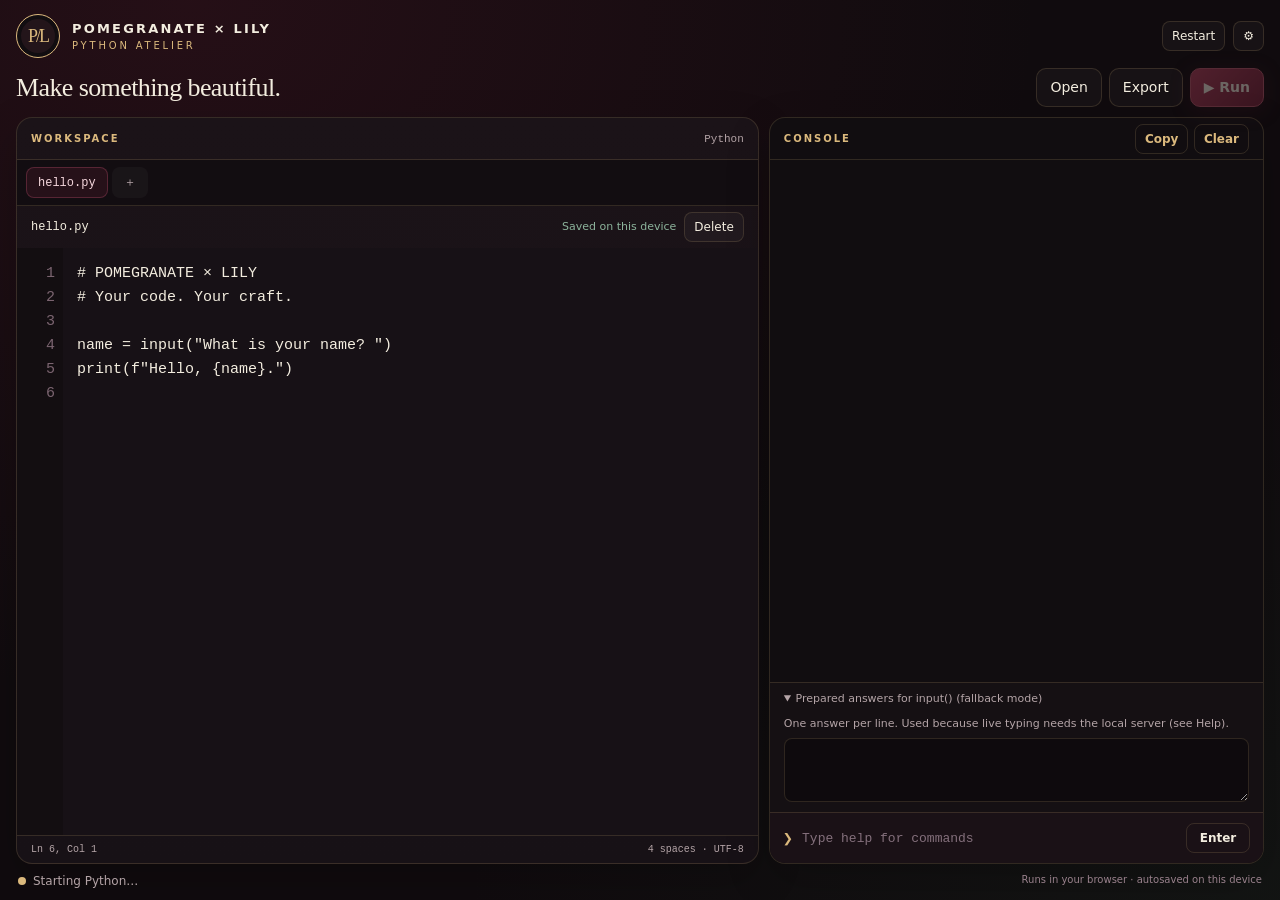
==== app/index.html @ 9d875687 "Add SEO landing page and move Atelier workspace to app" ====
<!DOCTYPE html>
<html lang="en">
<head>
<meta charset="utf-8">
<meta name="viewport" content="width=device-width, initial-scale=1, viewport-fit=cover, interactive-widget=resizes-content">
<meta name="theme-color" content="#160d12">
<meta name="mobile-web-app-capable" content="yes">
<meta name="apple-mobile-web-app-capable" content="yes">
<meta name="apple-mobile-web-app-status-bar-style" content="black-translucent">
<meta name="apple-mobile-web-app-title" content="Python Atelier">
<meta name="format-detection" content="telephone=no">
<link rel="manifest" href="../manifest.webmanifest">
<link rel="apple-touch-icon" sizes="180x180" href="../apple-touch-icon.png">
<link rel="icon" type="image/png" sizes="192x192" href="../icon-192.png">
<title>POMEGRANATE × LILY — Python Atelier</title>
<meta name="description" content="POMEGRANATE × LILY Python Atelier — a focused browser-based Python workspace for writing, running, debugging and learning Python.">
<meta name="robots" content="noindex,follow">
<link rel="canonical" href="https://editorhw12-max.github.io/Python-Engine/">
<meta property="og:type" content="website">
<meta property="og:title" content="Online Python IDE & Interpreter — POMEGRANATE × LILY">
<meta property="og:description" content="Write and run Python online in a browser-based IDE with a real console, mobile coding tools and beginner-friendly Atelier Coach guidance.">
<meta property="og:url" content="https://editorhw12-max.github.io/Python-Engine/">
<meta name="twitter:card" content="summary">
<meta name="twitter:title" content="Online Python IDE & Interpreter — POMEGRANATE × LILY">
<meta name="twitter:description" content="A free online Python editor and interpreter with a browser runtime, console and Atelier Coach guidance.">
<script src="../coi-serviceworker.js"></script>
<style>
:root{color-scheme:dark;--bg:#100b0e;--ink:#f3eddf;--mut:#b4a4a7;--gold:#dbb97d;--wine:#922f4a;--leaf:#8db49c;--line:#dbb97d29;--mono:ui-monospace,SFMono-Regular,Consolas,"Liberation Mono",monospace;--fs:15px;--vh:100dvh}
*{box-sizing:border-box}[hidden]{display:none!important}
html,body{margin:0;height:100%;background:var(--bg);color:var(--ink);font:14px/1.5 system-ui,-apple-system,"Segoe UI",sans-serif;overflow:hidden}
button,input,textarea,summary{font:inherit;color:inherit}
button{cursor:pointer;border:1px solid var(--line);background:#ffffff08;border-radius:10px;padding:8px 13px;transition:background .18s,border-color .18s,transform .18s;touch-action:manipulation}
button:hover:not(:disabled){background:#dbb97d1a;border-color:#dbb97d70}button:active:not(:disabled){transform:translateY(1px)}
button:disabled{opacity:.4;cursor:not-allowed}
:focus-visible{outline:2px solid var(--gold);outline-offset:2px}
.primary{background:linear-gradient(135deg,#b3405c,#79243b);border-color:#bd596d;font-weight:650;box-shadow:0 4px 20px #8c2c4440}
.danger{color:#f5a8b7}.tiny{font-size:12px;padding:5px 9px;border-radius:8px}.quiet{background:transparent}
.app{height:var(--vh);display:flex;flex-direction:column;padding:env(safe-area-inset-top) max(16px,env(safe-area-inset-right)) env(safe-area-inset-bottom) max(16px,env(safe-area-inset-left));background:radial-gradient(ellipse at 15% 0,#651b3040,transparent 55%),radial-gradient(ellipse at 100% 100%,#21452e2a,transparent 45%)}
.top{display:flex;align-items:center;justify-content:space-between;gap:12px;padding:14px 0 10px;flex-shrink:0}
.brand{display:flex;align-items:center;gap:12px;min-width:0}
.seal{width:44px;height:44px;flex-shrink:0;border-radius:50%;border:1px solid var(--gold);padding:0;overflow:hidden;background:#23151a;color:var(--gold);font:18px Georgia,serif;letter-spacing:-2px;box-shadow:inset 0 0 0 4px #110d10}
.seal img{width:100%;height:100%;object-fit:contain;display:block}
.bn{font-weight:600;font-size:13px;letter-spacing:2.2px}.sub{font-size:10px;letter-spacing:2.8px;text-transform:uppercase;color:var(--gold)}
.right{display:flex;align-items:center;gap:8px}
.eng{display:flex;gap:7px;align-items:center;font-size:12px;color:var(--mut);white-space:nowrap}
.dot{width:8px;height:8px;border-radius:50%;background:var(--gold)}
[data-s=ready] .dot{background:var(--leaf)}[data-s=error] .dot{background:#fa8b9f}[data-s=stopped] .dot{background:#8c7a80}[data-s=input] .dot{background:var(--leaf);box-shadow:0 0 0 4px #8db49c30}
[data-s=loading] .dot,[data-s=running] .dot,[data-s=stopping] .dot{animation:pulse 1.2s ease-in-out infinite}
@keyframes pulse{50%{opacity:.35}}
.bar{display:flex;align-items:center;justify-content:space-between;gap:12px;margin-bottom:10px;flex-shrink:0}
h1{margin:0;font:26px/1.2 Georgia,"Times New Roman",serif;letter-spacing:-.6px}
.tools{display:flex;gap:7px}
.views{display:none;gap:6px;margin-bottom:8px}.views button{flex:1}.views [aria-pressed=true]{background:#922f4a38;border-color:#b94b6c80}
.keybar{display:none;align-items:center;gap:6px;overflow-x:auto;overscroll-behavior-x:contain;padding:6px 8px;border-top:1px solid var(--line);background:#120d11;scrollbar-width:none}
.keybar::-webkit-scrollbar{display:none}.keybar button{flex:0 0 auto;min-width:40px;min-height:36px;padding:5px 9px;border-radius:8px;font:14px var(--mono);background:#ffffff08}
.ws{flex:1;min-height:0;display:grid;grid-template-columns:minmax(0,3fr) minmax(280px,2fr);gap:10px}
.panel{min-height:0;min-width:0;display:flex;flex-direction:column;border:1px solid var(--line);border-radius:16px;overflow:hidden;background:linear-gradient(180deg,#1b1318,#171116);box-shadow:0 16px 45px #0003}
.ph{display:flex;align-items:center;justify-content:space-between;gap:8px;height:42px;flex-shrink:0;padding:0 14px;border-bottom:1px solid var(--line);font-size:10px;letter-spacing:2px;color:var(--gold);font-weight:650}
.ph span.i{font:11px var(--mono);letter-spacing:0;color:var(--mut);font-weight:400}
.kbdopen{display:none;font-size:11px;letter-spacing:0;padding:5px 9px;min-height:30px}
.tabs{display:flex;gap:4px;padding:7px 9px;overflow:auto;flex-shrink:0;border-bottom:1px solid var(--line);background:#120d11}
.tab{white-space:nowrap;border-color:transparent;color:var(--mut);font:12px var(--mono);padding:6px 11px;border-radius:8px}
.tab[aria-selected=true]{background:#922f4a28;border-color:#b94b6c55;color:#f4d6dc}
.fm{display:flex;align-items:center;gap:8px;padding:6px 14px;flex-shrink:0}
.fm input{flex:1;min-width:0;border:0;background:transparent;font:12px var(--mono);padding:4px 0}
.saved{font-size:11px;color:var(--leaf);white-space:nowrap}.saved.warn{color:#ffc27a}
.es{flex:1;min-height:0;position:relative;display:flex;background:#171116}
.gut{width:46px;flex-shrink:0;margin:0;padding:14px 8px 14px 0;text-align:right;overflow:hidden;background:#130e11;color:#7b6470;font:var(--fs)/1.6 var(--mono);user-select:none}
#src{flex:1;min-width:0;resize:none;border:0;outline:0;padding:14px;margin:0;background:#171116;font:var(--fs)/1.6 var(--mono);tab-size:4;white-space:pre;overflow:auto}
.CodeMirror{height:100%;width:100%;font:var(--fs)/1.6 var(--mono);color:var(--ink);background:#171116;position:relative;overflow:hidden;direction:ltr}
.CodeMirror-scroll{overflow:scroll!important;margin-bottom:-50px;margin-right:-50px;padding-bottom:50px;height:100%;outline:0;position:relative}
.CodeMirror-sizer{position:relative;border-right:50px solid transparent}
.CodeMirror-vscrollbar,.CodeMirror-hscrollbar,.CodeMirror-scrollbar-filler,.CodeMirror-gutter-filler{position:absolute;z-index:6;display:none}
.CodeMirror-gutters{position:absolute;left:0;top:0;min-height:100%;z-index:3;background:#130e11;border-right:1px solid #dbb97d12}
.CodeMirror-gutter{white-space:normal;height:100%;display:inline-block;vertical-align:top;margin-bottom:-50px}
.CodeMirror-gutter-wrapper{position:absolute;z-index:4;background:0 0!important;border:0!important}
.CodeMirror-gutter-elt{position:absolute;cursor:default;z-index:4}
.CodeMirror-linenumber{padding:0 10px 0 7px;min-width:28px;text-align:right;color:#7b6470;white-space:nowrap}
.CodeMirror-lines{padding:14px 0;cursor:text;min-height:1px}
.CodeMirror pre.CodeMirror-line{padding:0 14px;margin:0;border:0;background:0 0;font:inherit;white-space:pre;word-wrap:normal;color:inherit;position:relative;z-index:2;overflow:visible}
.CodeMirror-wrap pre.CodeMirror-line{white-space:pre-wrap;word-break:normal}
.CodeMirror-scroll,.CodeMirror-sizer,.CodeMirror-gutter,.CodeMirror-gutters,.CodeMirror-linenumber{box-sizing:content-box}
.CodeMirror-code{outline:0}.CodeMirror-code>div{position:relative}
.CodeMirror-measure{position:absolute;width:100%;height:0;overflow:hidden;visibility:hidden}.CodeMirror-measure pre{position:static}
div.CodeMirror-cursors{visibility:hidden;position:relative;z-index:3}.CodeMirror-focused div.CodeMirror-cursors{visibility:visible}
.CodeMirror-cursor{position:absolute;pointer-events:none;border-left:2px solid var(--gold);width:0}
.CodeMirror-selected{background:#8e3c5c50}.CodeMirror-matchingbracket{color:var(--gold)!important;background:#dbb97d1c}
.CodeMirror-linebackground{position:absolute;inset:0;z-index:0}.cm-err{background:#d9446a30}
.cm-keyword{color:#ef93b0}.cm-atom,.cm-number{color:#deb980}.cm-def{color:#f1d6b3}.cm-variable{color:#eee4db}.cm-variable-2,.cm-property{color:#b5c9d8}.cm-variable-3{color:#c6b2df}.cm-operator{color:#d6bac7}.cm-comment{color:#a08492;font-style:italic}.cm-string,.cm-string-2{color:#a5c9a6}.cm-meta,.cm-builtin{color:#dfc1a2}.cm-error{color:#ff9aae}
.foot{height:28px;display:flex;align-items:center;justify-content:space-between;padding:0 14px;border-top:1px solid var(--line);font:10px var(--mono);color:var(--mut);flex-shrink:0}
.con{background:#110d10}
#out{flex:1;min-height:80px;margin:0;padding:14px;overflow:auto;overscroll-behavior:contain;font:13px/1.7 var(--mono);white-space:pre-wrap;overflow-wrap:anywhere;tab-size:4}
#out .info{color:#a996a0}#out .cmd{color:var(--gold)}#out .err{color:#f4a4b5}#out .ok{color:var(--leaf)}#out .in{color:var(--gold);font-weight:600}
#out button.jump{display:block;margin:6px 0;font:12px var(--mono);color:var(--gold)}
.coach{display:none;border-top:1px solid #dbb97d35;background:linear-gradient(180deg,#21171d,#171116);padding:11px 13px}
.coach.show{display:block}
.coachhead{display:flex;align-items:center;justify-content:space-between;gap:8px;margin-bottom:6px}
.coachhead strong{font-size:11px;letter-spacing:1.4px;color:var(--gold)}
.coachbadge{font:10px var(--mono);color:var(--mut)}
.coach p{margin:4px 0;color:#d8cbd1;font-size:12px;line-height:1.45}
.coach code{display:block;margin:8px 0;padding:8px 9px;border:1px solid var(--line);border-radius:8px;background:#0e0a0d;color:#f1e7df;font:12px/1.45 var(--mono);white-space:pre-wrap;overflow-wrap:anywhere}
.coachactions{display:flex;gap:7px;flex-wrap:wrap;margin-top:8px}
.coachactions button{font-size:11px;padding:6px 9px}
.suggest{position:absolute;left:54px;right:10px;bottom:10px;z-index:12;display:none;max-height:min(210px,42vh);overflow:auto;border:1px solid #dbb97d55;border-radius:12px;background:#171116f5;box-shadow:0 12px 34px #0009;backdrop-filter:blur(10px)}
.suggest.show{display:block}.suggesthead{position:sticky;top:0;display:flex;justify-content:space-between;gap:10px;padding:7px 10px;border-bottom:1px solid var(--line);background:#1e151bf2;font-size:9px;letter-spacing:1.2px;color:var(--gold)}
.suggesthead span{letter-spacing:0;color:var(--mut);font:10px var(--mono);overflow:hidden;text-overflow:ellipsis;white-space:nowrap}.sugitem{width:100%;display:flex;align-items:flex-start;gap:9px;text-align:left;border:0;border-radius:0;border-bottom:1px solid #dbb97d14;padding:8px 10px;background:transparent}
.sugitem:last-child{border-bottom:0}.sugitem code{flex:0 0 auto;color:#f1d6b3;font:12px var(--mono)}.sugitem span{min-width:0;color:var(--mut);font-size:11px;line-height:1.35}
@media(max-width:800px){.suggest{left:10px;right:10px;bottom:8px}}
details{border-top:1px solid var(--line);background:#151013}summary{cursor:pointer;color:var(--mut);padding:8px 14px;font-size:11px}
details p{margin:0 14px 6px;color:var(--mut);font-size:11px}
details textarea{display:block;width:calc(100% - 28px);height:64px;margin:0 14px 10px;resize:vertical;background:#0e0a0d;border:1px solid var(--line);border-radius:8px;padding:8px;font:12px/1.5 var(--mono)}
.inputhint{display:none;padding:8px 13px 0;border-top:1px solid var(--line);background:#1d1a14;color:var(--leaf);font:700 11px var(--sans);letter-spacing:.2px}
.inputhint.show{display:block}
.cmdrow{display:flex;align-items:center;gap:9px;padding:10px 13px;border-top:1px solid var(--line);background:#1a1116;flex-shrink:0}
.cmdrow[data-m=input]{background:#1d1a14;box-shadow:inset 0 2px 0 var(--leaf)}
.pr{color:var(--gold);font:17px var(--mono)}
.cmdrow[data-m=input] .pr{font:700 10px var(--sans);letter-spacing:.8px;color:var(--leaf)}
.cmdrow input{flex:1;min-width:0;padding:6px 0;background:transparent;border:0;outline:0;font:13px var(--mono)}
.cmdrow input::placeholder{color:#84707c}
.cmdrow[data-m=input] input::placeholder{color:#bcaab3}
#sendb{min-width:64px;font-weight:700}
.cmdrow[data-m=input] #sendb{background:var(--berry);border-color:#d96586;color:#fff}
.bot{display:flex;justify-content:space-between;padding:8px 2px 10px;color:#99818c;font-size:10px;flex-shrink:0}
.toast{position:fixed;bottom:calc(24px + env(safe-area-inset-bottom));left:50%;transform:translate(-50%,12px);opacity:0;pointer-events:none;background:#30212a;border:1px solid var(--line);border-radius:12px;padding:10px 18px;z-index:30;font-size:13px;transition:opacity .2s,transform .2s;max-width:90vw}
.toast.show{opacity:1;transform:translate(-50%,0)}
dialog{background:#21171d;color:var(--ink);border:1px solid #dbb97d40;border-radius:18px;width:min(440px,calc(100% - 32px));padding:22px}
dialog::backdrop{background:#080508c0}dialog h2{font:22px Georgia,serif;margin:0 0 12px}dialog p,dialog li{color:var(--mut);font-size:13px}
.row{display:flex;gap:8px;justify-content:space-between;align-items:center;padding:10px 0;border-bottom:1px solid var(--line);font-size:13px}
.vh{position:absolute;width:1px;height:1px;overflow:hidden;clip:rect(0,0,0,0)}
*{scrollbar-width:thin;scrollbar-color:#68415088 transparent}
@media(max-width:800px){
 .app{padding-left:8px;padding-right:8px;height:var(--vh)}
 h1,.bn+.sub,.bot > span + span{display:none}
 .bn{font-size:11px;letter-spacing:1.4px}
 .top{padding:7px 2px 6px}
 .seal{width:38px;height:38px}
 .right{gap:6px}
 .bot .eng{font-size:11px;max-width:180px;overflow:hidden;text-overflow:ellipsis}
 .kbdopen{display:inline-flex;align-items:center;gap:5px}
 .bar{margin-bottom:7px;padding:0 2px}
 .bar .tools{width:100%;justify-content:flex-end}
 .bar .tools #run,.bar .tools #stop,#openb{display:none}
 .tools button{padding:8px 10px;min-height:40px}
 .ws{order:2;grid-template-columns:1fr;gap:0}
 .panel{border-radius:12px}
 .views{order:3;display:grid;grid-template-columns:.9fr .9fr minmax(92px,1.05fr) 1fr;gap:6px;margin:8px 0 0;padding:6px;border:1px solid var(--line);border-radius:15px;background:#130e12;box-shadow:0 -8px 28px #0003}
 .views button{min-height:44px;padding:8px 10px;font-weight:650}
 .views #mrun{box-shadow:none}
 .ws[data-v=code] .con,.ws[data-v=console] .ed{display:none}
 .cmdrow{padding:9px 10px}.cmdrow input,#src{font-size:16px}
 .fm{padding:5px 10px}.saved{max-width:42%;overflow:hidden;text-overflow:ellipsis}
 .ph{height:38px;padding:0 10px}.tabs{padding:6px 7px}.foot{padding:0 10px}
 .bot{order:4;padding:6px 2px 3px}
 body.coding .top,body.coding .bar,body.coding .bot,body.coding .views{display:none}
 body.coding .ed .ph,body.coding .ed .tabs,body.coding .ed .fm,body.coding .ed .foot,body.coding .ed .keybar{display:none}
 body.coding .app{padding:0;height:var(--vh);overscroll-behavior:none}
 body.coding .ws{order:1;display:block;height:100%;min-height:0}
 body.coding .panel{height:100%;border:0;border-radius:0;box-shadow:none}
 body.coding .ed{height:100%;min-height:0}
 body.coding .ed .es{height:100%;min-height:0;flex:1}
 body.coding .CodeMirror,body.coding #src{height:100%!important}
 body.coding .CodeMirror-lines{padding-top:10px;padding-bottom:14px}
 body.coding .CodeMirror pre.CodeMirror-line{padding-left:10px;padding-right:10px}
 body.coding .CodeMirror-linenumber{padding-left:4px;padding-right:8px}
}
body.coding .top,body.coding .bar,body.coding .bot,body.coding .views{display:none!important}
body.coding .ed .ph,body.coding .ed .tabs,body.coding .ed .fm,body.coding .ed .foot,body.coding .ed .keybar{display:none!important}
body.coding .app{padding:0!important;height:var(--vh);overscroll-behavior:none}
body.coding .ws{order:1!important;display:block!important;height:100%;min-height:0}
body.coding .panel{height:100%;border:0;border-radius:0;box-shadow:none}
body.coding .ed{display:flex!important;height:100%;min-height:0}
body.coding .ed .es{height:100%;min-height:0;flex:1}
body.coding .CodeMirror,body.coding #src{height:100%!important}
@media(prefers-reduced-motion:reduce){*{animation:none!important;transition:none!important}}
</style>
</head>
<body>
<div class="app">
<header class="top">
 <div class="brand"><button class="seal" id="sealb" aria-label="Upload your brand seal" title="Upload your Pomegranate × Lily seal"><span>P/L</span></button>
 <div><div class="bn">POMEGRANATE × LILY</div><div class="sub">Python atelier</div></div></div>
 <div class="right"><button class="tiny" id="restart" title="Restart Python: clears variables, runtime files and pip packages; editor files are kept">Restart</button><button class="tiny" id="sett" aria-label="Settings">⚙</button></div>
</header>
<div class="bar"><h1>Make something beautiful.</h1>
 <div class="tools"><button id="openb" title="Import text files">Open</button><button id="exp" title="Download current file">Export</button><button id="run" class="primary" disabled title="Run (Ctrl/⌘ + Enter)">▶ Run</button><button id="stop" class="danger" hidden title="Stop (Ctrl+C in the console)">■ Stop</button></div></div>
<div class="views" role="group" aria-label="Mobile workspace controls"><button id="vcode" aria-pressed="true">Code</button><button id="kbdopen" aria-label="Show coding keyboard">⌨ Keyboard</button><button id="mrun" class="primary" disabled>▶ Run</button><button id="vcon" aria-pressed="false">Console</button></div>
<main class="ws" id="ws" data-v="code">
 <section class="panel ed" aria-label="Code editor">
  <div class="ph"><span>WORKSPACE</span><span class="i" id="etype">Python</span></div>
  <div class="tabs" id="tabs" role="tablist" aria-label="Files"></div>
  <div class="fm"><label class="vh" for="fname">Filename (Enter to rename)</label><input id="fname" spellcheck="false" autocomplete="off" autocapitalize="off"><span class="saved" id="saved" role="status">Saved on this device</span><button class="tiny" id="del" aria-label="Delete this file">Delete</button></div>
  <div class="es" id="es"><pre class="gut" id="gut" aria-hidden="true">1</pre><textarea id="src" aria-label="Source code" wrap="off" spellcheck="false" autocomplete="off" autocorrect="off" autocapitalize="off"></textarea>
   <div class="suggest" id="suggest" role="listbox" aria-label="Python suggestions"><div class="suggesthead"><strong>PYTHON GUIDE</strong><span id="suggestwhy">Context suggestions</span></div><div id="suggestlist"></div></div>
  </div>
  <div class="keybar" id="keybar" aria-label="Python coding keys">
   <button type="button" data-key="    ">Tab</button><button type="button" data-key="(">(</button><button type="button" data-key=")">)</button>
   <button type="button" data-key=":">:</button><button type="button" data-key="&quot;">"</button><button type="button" data-key="'">'</button>
   <button type="button" data-key="[">[</button><button type="button" data-key="]">]</button><button type="button" data-key="{">{</button>
   <button type="button" data-key="}">}</button><button type="button" data-key="#">#</button><button type="button" data-key="_">_</button>
  </div>
  <div class="foot"><span id="cur">Ln 1, Col 1</span><span id="einfo">4 spaces · UTF-8</span></div>
 </section>
 <section class="panel con" aria-label="Python console">
  <div class="ph"><span>CONSOLE</span><span><span class="i" id="rt"></span> <button class="tiny quiet" id="copy">Copy</button> <button class="tiny quiet" id="clear">Clear</button></span></div>
  <pre id="out" tabindex="0" role="log" aria-label="Console output"></pre>
  <section class="coach" id="coach" aria-live="polite" aria-label="Atelier Coach">
   <div class="coachhead"><strong>ATELIER COACH</strong><span class="coachbadge" id="coachbadge">Likely explanation</span></div>
   <p id="coachmsg"></p>
   <code id="coachcode" hidden></code>
   <div class="coachactions"><button type="button" class="tiny quiet" id="coachline" hidden>Show line</button><button type="button" class="tiny" id="coachapply" hidden>Apply likely fix</button><button type="button" class="tiny quiet" id="coachclose">Dismiss</button></div>
  </section>
  <details id="prep" hidden><summary>Prepared answers for input() (fallback mode)</summary><p>One answer per line. Used because live typing needs the local server (see Help).</p><textarea id="prept" aria-label="Prepared input lines" spellcheck="false"></textarea></details>
  <div class="inputhint" id="inputhint" role="status">Python is waiting for your answer ↓</div>
  <form class="cmdrow" id="cf" data-m="cmd"><span class="pr" id="pr" aria-hidden="true">❯</span><label class="vh" for="ci" id="cil">Console command</label><input id="ci" enterkeyhint="send" autocomplete="off" autocorrect="off" autocapitalize="off" spellcheck="false" placeholder="Type help for commands"><button type="submit" class="tiny quiet" id="sendb" aria-label="Enter command">Enter</button></form>
 </section>
</main>
<footer class="bot"><span class="eng" id="eng" data-s="loading" role="status" aria-live="polite"><span class="dot" aria-hidden="true"></span><span id="engl">Starting Python…</span></span><span>Runs in your browser · autosaved on this device</span></footer>
</div>
<div class="toast" id="toast" role="status"></div>
<input type="file" id="filef" multiple accept=".py,.txt,.json,.csv,.md,.yaml,.yml,.toml,.ini" hidden>
<input type="file" id="sealf" accept="image/png,image/jpeg,image/webp,image/gif" hidden>
<dialog id="sd"><h2>Your atelier.</h2>
 <div class="row"><span>Font size</span><span><button class="tiny" id="fd" aria-label="Smaller">−</button> <span id="fv">15px</span> <button class="tiny" id="fu" aria-label="Larger">＋</button></span></div>
 <div class="row"><span>Clear console on each run</span><input type="checkbox" id="clr" aria-label="Clear console on each run"></div>
 <div class="row"><span>Coach suggestions</span><input type="checkbox" id="sgt" aria-label="Show context-aware Python suggestions"></div>
 <div class="row"><span>Brand seal</span><span><button class="tiny" id="su">Upload</button> <button class="tiny" id="sr">Remove</button></span></div>
 <h2 style="margin-top:18px">Help</h2>
 <ul><li><b>Live input():</b> on GitHub Pages, <code>coi-serviceworker.js</code> enables the browser isolation required for terminal input. The first visit may reload once automatically. If isolation is unavailable (for example, in some private-browsing modes), the Prepared answers fallback appears instead.</li>
 <li><b>Stop:</b> normally interrupts the running program and keeps Python state. If the browser cannot provide cross-origin isolation, Stop safely restarts Python instead.</li>
 <li><b>Reset on restart:</b> variables, files your programs create, and pip packages are cleared. Editor files are never touched.</li></ul>
 <div style="text-align:right;margin-top:14px"><button id="sdc">Done</button></div></dialog>
<script type="text/plain" id="wsrc">
let py,runFile,ctl,data,intr,interactive=false,queue=[],seg=[],n=0,cap=0,last=0,cancelled=false,runId=0,busy=false;
const dec=new TextDecoder(),LIM=300000;
const post=(t,o={})=>postMessage({type:t,runId,...o});
function flush(){if(seg.length){post('out',{seg});seg=[];n=0}last=performance.now()}
function out(t,k){if(!t)return;if(cap>=LIM){if(cap===LIM){flush();post('out',{seg:[{t:'\n[Output limit reached; the rest of this run is not shown.]\n',k:'info'}]});cap++}return}
 t=t.slice(0,LIM-cap);cap+=t.length;const l=seg[seg.length-1];if(l&&l.k===k)l.t+=t;else seg.push({t,k});n+=t.length;if(n>4000||performance.now()-last>60)flush()}
onmessage=async({data:m})=>{
 if(m.type==='init'){try{
  if(m.ctl){ctl=new Int32Array(m.ctl);data=new Uint8Array(m.data);intr=new Int32Array(m.intr);interactive=true}
  const {loadPyodide}=await import(m.cdn+'pyodide.mjs');py=await loadPyodide({indexURL:m.cdn});
  py.FS.mkdirTree('/workspace');py.FS.chdir('/workspace');if(intr)py.setInterruptBuffer(intr);
  py.registerJsModule('pl_bridge',{write:(k,t)=>out(t,k),interactive:()=>interactive,cancelled:()=>cancelled,
   read_line(){flush();
    if(!interactive){if(queue.length){const l=queue.shift();out(l+'\n','in');return l}return null}
    Atomics.store(ctl,0,1);post('need-input');
    while(Atomics.load(ctl,0)===1)Atomics.wait(ctl,0,1);
    const s=Atomics.load(ctl,0),len=Atomics.load(ctl,1);Atomics.store(ctl,0,0);
    if(s===3){cancelled=true;return null}if(len<0)return null;
    const c=new Uint8Array(len);c.set(data.subarray(0,len));return dec.decode(c)}});
  py.runPython(m.py);runFile=py.globals.get('run_file');
  postMessage({type:'ready',runId:0,v:py.runPython('import sys\nsys.version.split()[0]')});
 }catch(e){postMessage({type:'fatal',runId:0,message:String(e&&e.message||e)})}return}
 if(!py||busy)return;busy=true;runId=m.runId;cancelled=false;cap=0;queue=m.queue||[];const t0=performance.now();let st='ok';
 try{
  for(const f of m.removed)try{py.FS.unlink('/workspace/'+f)}catch{}
  for(const k in m.files)py.FS.writeFile('/workspace/'+k,m.files[k]);
  if(m.type==='run'){
   post('progress',{label:'Loading packages…'});
   try{await py.loadPackagesFromImports(m.imports)}catch(e){out('Package load problem: '+e.message+'\n','err')}
   post('progress',{label:'Running Python'});st=runFile(m.file,JSON.stringify(m.args));
  }else if(m.op==='ls'){
   const rows=py.FS.readdir('/workspace').filter(f=>f!=='.'&&f!=='..').sort().map(f=>{const s=py.FS.stat('/workspace/'+f);return (py.FS.isDir(s.mode)?f+'/':f)+'  '+s.size+' B'+(m.names.includes(f)?'':'  (runtime only)')});
   out((rows.join('\n')||'(empty)')+'\n','out');
  }else if(m.op==='cat'){
   if(/[\/\\]/.test(m.arg))throw Error('Use a plain filename.');
   const t=py.FS.readFile('/workspace/'+m.arg,{encoding:'utf8'});out(t.slice(0,100000)+(t.endsWith('\n')?'':'\n'),'out');
  }else if(m.op==='pip'){
   post('progress',{label:'Installing packages…'});py.globals.set('_pk',m.args.join(' '));
   await py.loadPackage('micropip');await py.runPythonAsync('import micropip\nawait micropip.install(_pk.split())');out('Installed: '+m.args.join(' ')+' (cleared when Python restarts)\n','ok');
  }
 }catch(e){out(String(e&&e.message||e)+'\n','err');st='error'}
 flush();busy=false;post('done',{st,ms:performance.now()-t0});
};
</script>
<script type="text/plain" id="psrc">
import sys, io, builtins, traceback, importlib, linecache, types, os, json, atexit
import pl_bridge as B
sys.dont_write_bytecode = True
class _W(io.RawIOBase):
    def __init__(s, k): s.k = k
    def writable(s): return True
    def write(s, b):
        B.write(s.k, bytes(b).decode('utf-8', 'replace')); return len(b)
class _In(io.TextIOBase):
    def readable(s): return True
    def readline(s, size=-1):
        l = B.read_line()
        return '' if l is None else l + '\n'
OUT = io.TextIOWrapper(_W('out'), encoding='utf-8', errors='backslashreplace', write_through=True)
ERR = io.TextIOWrapper(_W('err'), encoding='utf-8', errors='backslashreplace', write_through=True)
IN = _In()
def _input(prompt=''):
    if prompt != '': sys.stdout.write(str(prompt))
    sys.stdout.flush()
    l = B.read_line()
    if l is None:
        if B.cancelled(): raise KeyboardInterrupt
        raise EOFError('EOF when reading a line' if B.interactive() else
            'input() needs an answer but no prepared answers are left (add lines under "Prepared answers", or use serve.py for live typing).')
    return l
def run_file(name, args_json):
    path = '/workspace/' + name
    sys.stdout, sys.stderr, sys.stdin, builtins.input = OUT, ERR, IN, _input
    sys.argv = [name] + json.loads(args_json)
    os.chdir('/workspace')
    if '/workspace' not in sys.path: sys.path.insert(0, '/workspace')
    for k, m in list(sys.modules.items()):
        f = getattr(m, '__file__', None)
        if isinstance(f, str) and f.startswith('/workspace/'): del sys.modules[k]
    importlib.invalidate_caches(); linecache.clearcache()
    main = types.ModuleType('__main__'); main.__file__ = path
    old = sys.modules.get('__main__'); sys.modules['__main__'] = main
    status = 'ok'
    try:
        with open(path, encoding='utf-8') as f: code = compile(f.read(), path, 'exec')
        exec(code, main.__dict__)
    except SystemExit as e:
        if e.code not in (None, 0):
            ERR.write('Program exited with status %s\n' % e.code if isinstance(e.code, int) else '%s\n' % e.code)
            status = 'error'
    except BaseException as e:
        status = 'error'
        tb = e.__traceback__.tb_next if e.__traceback__ else None
        te = traceback.TracebackException(type(e), e, tb)
        te.stack = traceback.StackSummary.from_list([f for f in te.stack if f.filename != run_file.__code__.co_filename])
        ERR.write(''.join(te.format()).replace('File "/workspace/', 'File "'))
        if isinstance(e, SyntaxError):
            msg = getattr(e, 'msg', '') or ''
            if 'Perhaps you forgot a comma?' in msg:
                ERR.write('\nAtelier hint: Python is guessing here. Check the highlighted line, especially just before the ^ marker. Two values may need a comma, but the real problem could also be a missing operator, quote, bracket, or other separator.\n')
        if isinstance(e, ModuleNotFoundError) and e.name:
            ERR.write('Hint: "%s" is not a built-in module. If it is a pure-Python package, type  pip install %s  in the console, then Run again.\n' % (e.name, e.name.split('.')[0]))
    finally:
        try: atexit._run_exitfuncs()
        except BaseException: pass
        if old is not None: sys.modules['__main__'] = old
    return status
</script>
<script>
'use strict';
const $=id=>document.getElementById(id);
const KEY='pl.atelier.v2',OLD='pl.atelier.v1',SK='pl.atelier.v2.seal',HK='pl.atelier.v2.hist',PK='pl.atelier.v2.prefs';
const CDN='https://cdn.jsdelivr.net/pyodide/v314.0.7/full/';
const iso=self.crossOriginIsolated===true&&typeof SharedArrayBuffer==='function';
const store={get(k){try{return localStorage.getItem(k)}catch{return null}},set(k,v){try{localStorage.setItem(k,v);return true}catch{return false}}};
const okName=n=>typeof n==='string'&&n&&n.length<=100&&n!=='.'&&n!=='..'&&!/[\/\\\x00-\x1f\x7f]/.test(n);
const starter='# POMEGRANATE × LILY\n# Your code. Your craft.\n\nname = input("What is your name? ")\nprint(f"Hello, {name}.")\n';
let files=Object.create(null),active='',seal=store.get(SK)||'',prefs={fs:15,clr:false,suggest:true},saveOK=true,timer=0,cm=null,docs=Object.create(null),hist=[],hi=0,draft='',errText='',suggestTimer=0;
(function load(){let s=null;try{s=JSON.parse(store.get(KEY)||store.get(OLD)||'null')}catch{}
 if(s&&s.files&&typeof s.files==='object')for(const[n,t]of Object.entries(s.files))if(okName(n)&&typeof t==='string')files[n]=t;
 if(!Object.keys(files).length)files['hello.py']=starter;
 active=files[s&&s.active]!==undefined?s.active:Object.keys(files)[0];
 if(!seal&&s&&/^data:image\//.test(s.seal||''))seal=s.seal;
 try{prefs={...prefs,...JSON.parse(store.get(PK)||'{}')}}catch{}try{hist=JSON.parse(store.get(HK)||'[]').filter(x=>typeof x==='string').slice(-100)}catch{}hi=hist.length;
 if(store.get(KEY)===null&&!store.set(KEY,JSON.stringify({files,active}))){saveOK=false}})();
function toast(m){const t=$('toast');t.textContent=m;t.classList.add('show');clearTimeout(toast.t);toast.t=setTimeout(()=>t.classList.remove('show'),3000)}
function setSaved(m,warn){$('saved').textContent=m;$('saved').classList.toggle('warn',!!warn)}
function persist(){clearTimeout(timer);files[active]=ed.get();saveOK=store.set(KEY,JSON.stringify({files,active}));
 setSaved(saveOK?'Saved on this device':'⚠ NOT saved — storage blocked or full. Export your files.',!saveOK)}
function changed(){files[active]=ed.get();setSaved('Saving…',true);clearTimeout(timer);timer=setTimeout(persist,400);if(cm)cm.eachLine(l=>cm.removeLineClass(l,'background','cm-err'));scheduleSuggest()}
function savePrefs(){store.set(PK,JSON.stringify(prefs))}
/* ---------- editor (CodeMirror when available, textarea otherwise; every edit path ends in changed()) ---------- */
const ta=$('src');let gutN=0;
const ed={get:()=>cm?cm.getValue():ta.value,focus:()=>cm?cm.focus():ta.focus(),
 goto(line){if(cm){cm.setCursor(line-1,0);cm.addLineClass(line-1,'background','cm-err');cm.scrollIntoView({line:line-1,ch:0},80);cm.focus()}else{const i=ta.value.split('\n').slice(0,line-1).join('\n').length+(line>1?1:0);ta.focus();ta.setSelectionRange(i,i)}}};
function doc(n){return docs[n]||(docs[n]=CodeMirror.Doc(files[n],n.endsWith('.py')?'python':null))}
function gutter(){const c=ta.value.split('\n').length;if(c!==gutN){gutN=c;$('gut').textContent=Array.from({length:c},(_,i)=>i+1).join('\n')}$('gut').scrollTop=ta.scrollTop}
function cursor(){let l,c;if(cm){const p=cm.getCursor();l=p.line+1;c=p.ch+1}else{const b=ta.value.slice(0,ta.selectionStart).split('\n');l=b.length;c=b[b.length-1].length+1}$('cur').textContent='Ln '+l+', Col '+c;scheduleSuggest()}

/* ---------- context-aware Python guide (advisory only; never blocks Run) ---------- */
const PY_BUILTINS=[
 ['print','print(','print(value, …)','Display values in the console.'],['input','input(','input(prompt)','Read text from the user.'],['len','len(','len(obj)','Count items.'],
 ['str','str(','str(obj)','Convert a value to text.'],['int','int(','int(value)','Convert to a whole number.'],['float','float(','float(value)','Convert to a decimal number.'],
 ['bool','bool(','bool(value)','Convert to True or False.'],['list','list(','list(iterable)','Create a list.'],['dict','dict(','dict(…)','Create a dictionary.'],
 ['set','set(','set(iterable)','Create a set.'],['tuple','tuple(','tuple(iterable)','Create a tuple.'],['range','range(','range(stop)','Generate a sequence of integers.'],
 ['enumerate','enumerate(','enumerate(iterable)','Pair values with indexes.'],['zip','zip(','zip(…)','Pair values from iterables.'],['sorted','sorted(','sorted(iterable)','Return a sorted list.'],
 ['sum','sum(','sum(iterable)','Add numeric values.'],['min','min(','min(…)','Return the smallest value.'],['max','max(','max(…)','Return the largest value.'],
 ['abs','abs(','abs(number)','Return absolute value.'],['round','round(','round(number)','Round a number.'],['type','type(','type(obj)','Show a value’s type.'],
 ['isinstance','isinstance(','isinstance(obj, type)','Check whether a value has a type.'],['open','open(','open(file, mode)','Open a file.']
];
const PY_METHODS={
 str:[['lower','lower()','Make text lowercase.'],['upper','upper()','Make text uppercase.'],['strip','strip()','Remove whitespace at both ends.'],['lstrip','lstrip()','Remove whitespace at the start.'],['rstrip','rstrip()','Remove whitespace at the end.'],['split','split(','Split text into pieces.'],['replace','replace(','Replace part of a string.'],['startswith','startswith(','Check how text begins.'],['endswith','endswith(','Check how text ends.'],['find','find(','Find the position of text.'],['count','count(','Count occurrences.'],['join','join(','Join strings together.'],['capitalize','capitalize()','Capitalize the first character.'],['title','title()','Title-case the text.']],
 list:[['append','append(','Add one item to the end.'],['extend','extend(','Add several items.'],['insert','insert(','Insert an item at a position.'],['remove','remove(','Remove the first matching item.'],['pop','pop(','Remove and return an item.'],['sort','sort(','Sort this list in place.'],['reverse','reverse()','Reverse this list in place.'],['clear','clear()','Remove every item.'],['index','index(','Find an item’s position.'],['count','count(','Count matching items.'],['copy','copy()','Make a shallow copy.']],
 dict:[['get','get(','Read a key with an optional fallback.'],['keys','keys()','View the keys.'],['values','values()','View the values.'],['items','items()','View key/value pairs.'],['update','update(','Add or replace key/value pairs.'],['pop','pop(','Remove a key and return its value.'],['setdefault','setdefault(','Read a key or create a default.'],['copy','copy()','Make a shallow copy.'],['clear','clear()','Remove every item.']]
};
function hideSuggest(){clearTimeout(suggestTimer);$('suggest').classList.remove('show');$('suggestlist').replaceChildren()}
function scheduleSuggest(){clearTimeout(suggestTimer);if(prefs.suggest===false||!active.endsWith('.py'))return hideSuggest();suggestTimer=setTimeout(updateSuggest,260)}
function editorContext(){const src=ed.get(),pos=cm?cm.indexFromPos(cm.getCursor()):ta.selectionStart,before=src.slice(0,pos),line=before.split('\n').pop();return{src,pos,line}}
function inferType(name,src){
 const tests=[['str',new RegExp('\\b'+name+'\\s*=\\s*(?:input\\s*\\(|[\\\'"])')],['int',new RegExp('\\b'+name+'\\s*=\\s*int\\s*\\(')],['float',new RegExp('\\b'+name+'\\s*=\\s*float\\s*\\(')],['list',new RegExp('\\b'+name+'\\s*=\\s*(?:\\[|list\\s*\\()')],['dict',new RegExp('\\b'+name+'\\s*=\\s*(?:\\{|dict\\s*\\()')]];
 for(const [t,r] of tests)if(r.test(src))return t;return ''}
function usedStrings(src){const out=[],seen=new Set();for(const m of src.matchAll(/(["'])([^\n"'\\]{1,80})\1/g)){const v=m[2];if(!seen.has(v)){seen.add(v);out.push(v)}if(out.length>=8)break}return out}
function suggestionItems(){
 const {src,line}=editorContext(),items=[];
 const dot=line.match(/\b([A-Za-z_]\w*)\.([A-Za-z_]\w*)?$/);
 if(dot){const type=inferType(dot[1],src),prefix=(dot[2]||'').toLowerCase(),methods=PY_METHODS[type]||[];for(const [name,insert,detail] of methods)if(name.startsWith(prefix))items.push({label:name+(insert.endsWith('(')?'(...)':''),insert:insert.slice(prefix.length),detail});return{why:type?type+' methods for '+dot[1]:'No inferred type',items:items.slice(0,8)}}
 const op=line.match(/\b([A-Za-z_]\w*)\s*(==|!=|<=|>=|<|>)\s*([A-Za-z_]\w*)?$/);
 if(op){const partial=(op[3]||'').toLowerCase(),type=inferType(op[1],src);if(!partial&&type==='str')for(const s of usedStrings(src))items.push({label:'"'+s+'"',insert:'"'+s.replace(/"/g,'\\"')+'"',detail:'Text already used in this file.'});
  for(const v of ['True','False','None'])if(!partial||v.toLowerCase().startsWith(partial))items.push({label:v,insert:v.slice(op[3]?op[3].length:0),detail:v==='None'?'No value.':'Boolean value.'});
  for(const n of definedNames(src))if(n!==op[1]&&(!partial||n.toLowerCase().startsWith(partial)))items.push({label:n,insert:n.slice(op[3]?op[3].length:0),detail:'Name already defined in this file.'});
  if(!partial&&type==='str'&&!items.some(x=>x.label.startsWith('"')))items.unshift({label:'"text"',insert:'""',back:1,detail:'input() returns text, so a string is often compared here.'});
  return{why:'values that can follow '+op[2],items:items.slice(0,8)}}
 const word=line.match(/(?:^|[^.\w])([A-Za-z_]\w*)$/);if(word){const p=word[1].toLowerCase();for(const [name,insert,label,detail] of PY_BUILTINS)if(name.startsWith(p))items.push({label,insert:insert.slice(word[1].length),detail});for(const n of definedNames(src))if(n.toLowerCase().startsWith(p)&&n!==word[1])items.push({label:n,insert:n.slice(word[1].length),detail:'Name already defined in this file.'});return{why:'Python built-ins and names in this file',items:items.slice(0,8)}}
 return{why:'',items:[]}
}
function applySuggestion(x){if(cm){cm.replaceSelection(x.insert,'end');if(x.back){const p=cm.getCursor();cm.setCursor(p.line,Math.max(0,p.ch-x.back))}cm.focus()}else{const a=ta.selectionStart,b=ta.selectionEnd;ta.setRangeText(x.insert,a,b,'end');if(x.back)ta.setSelectionRange(ta.selectionStart-x.back,ta.selectionStart-x.back);ta.dispatchEvent(new Event('input',{bubbles:true}));ta.focus()}hideSuggest()}
function updateSuggest(){if(prefs.suggest===false||!active.endsWith('.py'))return hideSuggest();const r=suggestionItems();$('suggestwhy').textContent=r.why||'Context suggestions';const box=$('suggestlist');box.replaceChildren();if(!r.items.length)return $('suggest').classList.remove('show');
 for(const x of r.items){const b=document.createElement('button');b.type='button';b.className='sugitem';b.setAttribute('role','option');const code=document.createElement('code');code.textContent=x.label;const d=document.createElement('span');d.textContent=x.detail;b.append(code,d);b.onpointerdown=e=>{e.preventDefault();applySuggestion(x)};box.append(b)}$('suggest').classList.add('show')}
document.addEventListener('keydown',e=>{if(e.key==='Escape')hideSuggest()},true);
let codingBaseH=0,sawKeyboard=false;
function mobileCoding(on){
 if(on&&!matchMedia('(max-width:800px)').matches)return;
 const was=document.body.classList.contains('coding');
 document.body.classList.toggle('coding',!!on);
 if(on&&!was){codingBaseH=Math.round((window.visualViewport&&visualViewport.height)||innerHeight);sawKeyboard=false}
 requestAnimationFrame(()=>{if(cm)cm.refresh()})
}
$('es').addEventListener('pointerdown',()=>mobileCoding(true),true);
$('es').addEventListener('touchstart',()=>mobileCoding(true),{capture:true,passive:true});
ta.addEventListener('focus',()=>mobileCoding(true));
ta.addEventListener('blur',()=>setTimeout(()=>{const a=document.activeElement;if(a!==ta&&!(a&&a.closest&&a.closest('.CodeMirror')))mobileCoding(false)},120));
document.addEventListener('focusin',e=>{const t=e.target;if(t===ta||(t&&t.closest&&t.closest('.CodeMirror')))mobileCoding(true)},true);
document.addEventListener('focusout',()=>setTimeout(()=>{const a=document.activeElement;if(a!==ta&&!(a&&a.closest&&a.closest('.CodeMirror')))mobileCoding(false)},120),true);
ta.addEventListener('input',()=>{changed();gutter();cursor()});ta.addEventListener('scroll',gutter);['click','keyup'].forEach(e=>ta.addEventListener(e,cursor));
ta.addEventListener('keydown',e=>{if(e.isComposing)return;const a=ta.selectionStart,b=ta.selectionEnd;
 const ins=s=>{e.preventDefault();ta.setRangeText(s,a,b,'end');ta.dispatchEvent(new Event('input',{bubbles:true}))};
 if(e.key==='Tab'&&!e.shiftKey)ins('    ');else if(e.key==='Enter'&&!e.ctrlKey&&!e.metaKey){const ln=ta.value.slice(0,a).split('\n').pop();ins('\n'+ln.match(/^\s*/)[0]+(/:\s*(#.*)?$/.test(ln)?'    ':''))}});
function insertKey(s){if(cm){cm.replaceSelection(s,'end');cm.focus();return}const a=ta.selectionStart,b=ta.selectionEnd;ta.focus();ta.setRangeText(s,a,b,'end');ta.dispatchEvent(new Event('input',{bubbles:true}))}
$('keybar').addEventListener('pointerdown',e=>{const b=e.target.closest('button[data-key]');if(!b)return;e.preventDefault();insertKey(b.dataset.key)});
function showFile(){hideSuggest();if(cm){cm.swapDoc(doc(active))}else{ta.value=files[active];gutN=0;gutter()}$('etype').textContent=active.endsWith('.py')?'Python':'Text';tabs();cursor()}
function switchFile(n){if(n===active)return;persist();active=n;showFile();persist();ed.focus()}
function tabs(){const b=$('tabs');b.replaceChildren();for(const n in files){const t=document.createElement('button');t.className='tab';t.textContent=n;t.setAttribute('role','tab');t.setAttribute('aria-selected',String(n===active));t.tabIndex=n===active?0:-1;t.onclick=()=>switchFile(n);b.append(t)}
 const add=document.createElement('button');add.className='tab';add.textContent='＋';add.setAttribute('aria-label','New file');add.onclick=newFile;b.append(add);
 $('fname').value=active;const s=b.querySelector('[aria-selected=true]');if(s)s.scrollIntoView({block:'nearest',inline:'nearest'});sync()}
$('tabs').addEventListener('keydown',e=>{const k=Object.keys(files),i=k.indexOf(active);const j={ArrowRight:i+1,ArrowLeft:i-1,Home:0,End:k.length-1}[e.key];if(j===undefined)return;e.preventDefault();switchFile(k[(j+k.length)%k.length]);$('tabs').querySelector('[aria-selected=true]').focus()});
function newFile(){let n='untitled.py',i=2;while(n in files)n='untitled_'+i+++'.py';persist();files[n]='';active=n;showFile();persist();$('fname').focus();$('fname').select();toast('Name your file, then press Enter')}
function rename(){const n=$('fname').value.trim();if(n===active)return;if(!okName(n)){toast('Use a filename without slashes.');$('fname').value=active;return}if(n in files){toast('That name is taken.');$('fname').value=active;return}
 persist();files[n]=files[active];delete files[active];if(docs[active]){docs[n]=docs[active];delete docs[active];if(cm)cm.setOption('mode',n.endsWith('.py')?'python':null)}active=n;persist();tabs();$('etype').textContent=n.endsWith('.py')?'Python':'Text';toast('Renamed. Python sees the new name on the next run.')}
$('fname').onkeydown=e=>{if(e.key==='Enter'){e.preventDefault();rename();ed.focus()}else if(e.key==='Escape'){e.target.value=active;ed.focus()}};$('fname').onblur=rename;
$('del').onclick=()=>{if(!confirm('Delete "'+active+'" from your editor files? This cannot be undone.'))return;delete files[active];delete docs[active];if(!Object.keys(files).length)files['main.py']='';active=Object.keys(files)[0];showFile();persist()};
$('openb').onclick=()=>$('filef').click();
$('filef').onchange=async e=>{let last=null,c=0;for(const f of e.target.files){if(!okName(f.name)||f.size>2e6){toast('Skipped '+f.name+' (bad name or over 2 MB).');continue}let n=f.name,i=2;while(n in files){const d=f.name.lastIndexOf('.');n=(d>0?f.name.slice(0,d):f.name)+'_'+i+++(d>0?f.name.slice(d):'')}
 try{files[n]=await f.text();last=n;c++}catch{toast('Could not read '+f.name)}}e.target.value='';if(last){persist();active=last;showFile();persist();toast(c+' file'+(c>1?'s':'')+' imported')}};
$('exp').onclick=()=>{persist();const u=URL.createObjectURL(new Blob([files[active]],{type:'text/plain;charset=utf-8'})),a=document.createElement('a');a.href=u;a.download=active;document.body.append(a);a.click();a.remove();setTimeout(()=>URL.revokeObjectURL(u),1000);toast('Exported '+active)};
/* ---------- console ---------- */
const con=$('out');let pend=[],raf=0,clen=0;
function write(t,k='out'){if(!t)return;pend.push([t,k]);if(!raf)raf=requestAnimationFrame(drain)}
function drain(){raf=0;const stick=con.scrollHeight-con.scrollTop-con.clientHeight<60;
 for(const[t,k]of pend){const s=con.lastChild;if(s&&s.dataset&&s.dataset.k===k)s.firstChild.appendData(t);else{const e=document.createElement('span');e.dataset.k=k;e.className=k;e.textContent=t;con.append(e)}clen+=t.length}pend=[];
 while(clen>200000&&con.firstChild!==con.lastChild){clen-=con.firstChild.textContent.length;con.firstChild.remove()}if(stick)con.scrollTop=con.scrollHeight}
function clearCon(){pend=[];con.replaceChildren();clen=0}
$('clear').onclick=clearCon;
$('copy').onclick=async()=>{try{await navigator.clipboard.writeText(con.textContent);toast('Console copied')}catch{const r=document.createRange();r.selectNodeContents(con);const s=getSelection();s.removeAllRanges();s.addRange(r);toast('Selected — use your device’s Copy')}};

/* ---------- Atelier Coach: beginner-friendly error interpretation ---------- */
const coach={file:null,line:0,replacement:null,original:null};
function hideCoach(){coach.file=null;coach.line=0;coach.replacement=null;coach.original=null;$('coach').classList.remove('show');$('coachcode').hidden=true;$('coachline').hidden=true;$('coachapply').hidden=true}
$('coachclose').onclick=hideCoach;

function editDistance(a,b){
 a=a||'';b=b||'';const d=Array.from({length:b.length+1},(_,i)=>i);
 for(let i=1;i<=a.length;i++){let prev=d[0];d[0]=i;for(let j=1;j<=b.length;j++){const tmp=d[j];d[j]=Math.min(d[j]+1,d[j-1]+1,prev+(a[i-1]===b[j-1]?0:1));prev=tmp}}return d[b.length]
}
function definedNames(src){
 const s=new Set();for(const m of src.matchAll(/^\s*([A-Za-z_]\w*)\s*=(?!=)/gm))s.add(m[1]);
 for(const m of src.matchAll(/^\s*def\s+([A-Za-z_]\w*)\s*\(([^)]*)\)/gm)){s.add(m[1]);for(const p of m[2].split(',')){const n=p.trim().split(/[=:]/)[0].trim();if(/^[_A-Za-z]\w*$/.test(n))s.add(n)}}
 for(const m of src.matchAll(/^\s*for\s+([A-Za-z_]\w*)\s+in\b/gm))s.add(m[1]);
 return [...s]
}
function analyzeError(err){
 const loc=[...err.matchAll(/File "([^"]+)", line (\d+)/g)].pop();
 const file=loc&&loc[1] in files?loc[1]:active,line=loc?+loc[2]:0,src=files[file]||'',rows=src.split('\n'),raw=line?rows[line-1]||'':'';
 let msg='Python found an error here. Read the original traceback above, then check this line and the line just before it.',code='',replacement=null,badge='Likely explanation';

 if(/Perhaps you forgot a comma\?/i.test(err)){
   msg='Python is guessing that two pieces of code may need a separator. Check just before the ^ marker. A comma is one possibility, but a missing operator, quote, bracket, or other separator can produce the same message.';
   const fix=raw.replace(/(["'])\s+([A-Za-z_]\w*)/,'$1, $2');
   if(fix!==raw){code=fix;replacement=fix;badge='Possible fix — verify it'}
 }else if(/SyntaxError: expected ':'/i.test(err) || (/SyntaxError/i.test(err)&&/^\s*(if|elif|else|for|while|def|class|try|except|finally|with|match|case)\b/.test(raw)&&!/:\s*(#.*)?$/.test(raw))){
   msg='This kind of Python statement normally ends with a colon. It looks like the block header is missing one.';
   replacement=raw.replace(/\s*$/,'')+':';code=replacement;badge='High-confidence fix'
 }else if(/SyntaxError/i.test(err)&&/^\s*(if|elif|while)\b/.test(raw)&&/(^|[^=!<>])=([^=]|$)/.test(raw)){
   msg='It looks like you are testing a condition, but this line uses =, which assigns a value. For a comparison, you probably meant ==.';
   replacement=raw.replace(/(^|[^=!<>])=([^=]|$)/,'$1==$2');code=replacement;badge='High-confidence fix'
 }else if(/unterminated string literal|EOL while scanning string literal/i.test(err)){
   msg='Python reached the end of the line before the string was closed. Check that the opening quote has a matching closing quote.';code=raw
 }else if(/was never closed|unmatched ['")\]}]/i.test(err)){
   msg='Python sees an opening or closing bracket/parenthesis that does not have a matching partner. Check this line and the line just before it.';code=raw
 }else if(/IndentationError: expected an indented block/i.test(err)){
   msg='Python expected code inside the block. The next line after a statement ending in : normally needs indentation (usually four spaces).';code=raw
 }else if(/IndentationError|TabError/i.test(err)){
   msg='Python is reading the indentation differently than you intended. Check the leading spaces on this line and nearby lines. This Atelier uses four spaces for indentation.';code=raw
 }else{
   const nm=err.match(/NameError: name ['"]([^'"]+)['"] is not defined/);
   if(nm){
     const bad=nm[1],names=definedNames(src),near=names.map(n=>[n,editDistance(bad,n)]).sort((a,b)=>a[1]-b[1])[0];
     msg='Python does not know what '+bad+' refers to yet. Check whether you meant to create it earlier or whether the name is misspelled.';
     if(near&&near[1]<=2){code='Did you mean: '+near[0]+' ?';badge='Possible typo'}
   }else if(/AttributeError: ['"]builtin_function_or_method['"] object has no attribute/i.test(err)){
     msg='This often happens when a method was referenced but not called before chaining another method. Check whether you forgot parentheses, for example .strip().lower() instead of .strip.lower().';code=raw
   }else if(/ValueError: invalid literal for int\(\)/i.test(err)){
     msg='Your code asked int() to convert text that is not a valid whole number. Check the value coming from input() before converting it.';
   }else if(/TypeError: can only concatenate str/i.test(err)){
     msg='Python is trying to join text with a non-text value using +. Convert the other value with str(...), or use print() with commas / an f-string.';
   }else if(/ModuleNotFoundError/i.test(err)){
     msg='Python cannot find that module in the current runtime. If it is a compatible pure-Python package, install it in the Console with pip install <package>, then run again.';
   }else if(/TypeError/i.test(err)){
     msg='Your syntax is valid, but Python received a type of value that this operation does not support. Read the final TypeError line above and compare the values used on this line.';code=raw
   }else if(/SyntaxError/i.test(err)){
     msg='Python could not parse this statement. The ^ marker is where Python finally got confused, but the actual mistake may be slightly before it. Check punctuation, quotes, brackets, operators, and colons.';code=raw
   }
 }
 return {file,line,raw,msg,code,replacement,badge}
}
function showCoach(err){
 const a=analyzeError(err);coach.file=a.file;coach.line=a.line;coach.original=a.raw;coach.replacement=a.replacement;
 $('coachmsg').textContent=a.msg;$('coachbadge').textContent=a.badge||'Likely explanation';
 $('coachcode').hidden=!a.code;$('coachcode').textContent=a.code||'';
 $('coachline').hidden=!(a.file&&a.line);$('coachapply').hidden=!a.replacement;
 $('coach').classList.add('show');
}
$('coachline').onclick=()=>{if(!coach.file||!coach.line)return;switchFile(coach.file);view('code');ed.goto(coach.line)};
$('coachapply').onclick=()=>{if(!coach.file||!coach.line||!coach.replacement)return;const rows=(files[coach.file]||'').split('\n');
 if(rows[coach.line-1]!==coach.original){toast('That line changed — run again before applying the suggestion.');return}
 rows[coach.line-1]=coach.replacement;files[coach.file]=rows.join('\n');if(docs[coach.file]){docs[coach.file]=CodeMirror.Doc(files[coach.file],coach.file.endsWith('.py')?'python':null)}
 active=coach.file;showFile();persist();view('code');ed.goto(coach.line);toast('Likely fix applied — review it, then Run again.');hideCoach()};

/* ---------- Python runtime lifecycle ---------- */
const rt={w:null,st:'loading',cur:0,seq:0,synced:new Map(),waiting:false,stopping:false,after:'ready',ver:'',t0:0,first:true};
const busy=()=>rt.st==='running'||rt.st==='input'||rt.st==='stopping';
function status(st,label){rt.st=st;$('eng').dataset.s=st;$('engl').textContent=label;sync()}
function sync(){const b=busy(),s=rt.st,can=s==='ready'||s==='stopped'||s==='error';$('run').disabled=!can;$('run').textContent=s==='error'?'↻ Retry':'▶ Run';$('stop').hidden=!b;
 const mb=$('mrun');if(mb){mb.disabled=!(can||b);mb.textContent=b?'■ Stop':s==='error'?'↻ Retry':'▶ Run';mb.classList.toggle('danger',b)}
 const inp=s==='input';$('cf').dataset.m=inp?'input':'cmd';$('pr').textContent=inp?'INPUT':'❯';$('cil').textContent=inp?'Answer for input()':'Console command';
 $('inputhint').classList.toggle('show',inp);$('inputhint').hidden=!inp;
 $('sendb').textContent=inp?'Send':'Enter';$('sendb').setAttribute('aria-label',inp?'Send program input':'Enter console command');
 $('ci').placeholder=inp?'Type your answer here…':b?'Running… (Ctrl+C to stop)':'Type help for commands';$('ci').disabled=b&&!inp}
const view=v=>{$('ws').dataset.v=v;$('vcode').setAttribute('aria-pressed',String(v==='code'));$('vcon').setAttribute('aria-pressed',String(v==='console'))};
function forceKeyboard(){
 view('code');
 if(cm){cm.focus();const inp=cm.getInputField&&cm.getInputField();if(inp)inp.focus({preventScroll:true});requestAnimationFrame(()=>cm.refresh())}
 else ta.focus({preventScroll:true});
}
$('vcode').onclick=()=>{view('code');ed.focus()};$('kbdopen').onclick=forceKeyboard;
$('vcon').onclick=()=>{view('console');$('ci').focus()};
function boot(label){
 clearTimeout(rt.grace);clearTimeout(rt.bt);if(rt.w)rt.w.terminate();rt.waiting=false;rt.stopping=false;rt.synced=new Map();rt.cur=++rt.seq;
 status('loading',label||'Starting Python…');
 let w;try{const u=URL.createObjectURL(new Blob([$('wsrc').textContent],{type:'text/javascript'}));w=new Worker(u,{type:'module'});setTimeout(()=>URL.revokeObjectURL(u),10000)}catch(e){status('error','Python unavailable');write('Could not start the Python worker: '+e.message+'\n','err');return}
 rt.w=w;if(iso){rt.ctl=new Int32Array(new SharedArrayBuffer(8));rt.data=new Uint8Array(new SharedArrayBuffer(65536));rt.intr=new Int32Array(new SharedArrayBuffer(4))}
 const fail=m=>{if(rt.w!==w)return;clearTimeout(rt.bt);w.terminate();status('error','Python failed to load');write(m+'\nCheck your connection, then press Retry. The editor still works and your files are safe.\n','err')};
 rt.bt=setTimeout(()=>fail('Python startup timed out.'),120000);setTimeout(()=>{if(rt.w===w&&rt.st==='loading')$('engl').textContent='Still loading (first load ~10 MB)…'},8000);
 w.onerror=e=>{e.preventDefault();fail(e.message||'Worker failed to start.')};
 w.onmessage=({data:m})=>{if(rt.w!==w)return;onMsg(m)};
 w.postMessage({type:'init',cdn:CDN,py:$('psrc').textContent,ctl:rt.ctl&&rt.ctl.buffer,data:rt.data&&rt.data.buffer,intr:rt.intr&&rt.intr.buffer})}
function onMsg(m){
 if(m.type==='ready'){clearTimeout(rt.bt);rt.ver=m.v;const s=rt.after;rt.after='ready';status(s,s==='stopped'?'Stopped · Python '+m.v+' ready':'Ready · Python '+m.v);
  if(rt.first){rt.first=false;write('POMEGRANATE × LILY / PYTHON ATELIER\n','cmd');write(iso?'Ready. Press Run — input() prompts appear here and you answer in the box below.\n\n':'Ready in fallback input mode. Live terminal input is unavailable in this browser session — see ⚙ Help.\n\n','info')}return}
 if(m.type==='fatal'){clearTimeout(rt.bt);rt.w.terminate();status('error','Python failed to load');write(m.message+'\nCheck your connection, then press Retry. Your files are safe.\n','err');return}
 if(m.runId!==rt.cur)return;
 if(m.type==='out'){for(const s of m.seg){write(s.t,s.k);if(s.k==='err'&&errText.length<30000)errText+=s.t}}
 else if(m.type==='progress'){if(rt.st==='running')$('engl').textContent=m.label}
 else if(m.type==='need-input'){rt.waiting=true;status('input','Waiting for your input');view('console');$('ci').focus();toast('Python is waiting — type your answer below, then tap Send')}
 else if(m.type==='done'){clearTimeout(rt.grace);const was=rt.stopping,s=((performance.now()-rt.t0)/1000).toFixed(2)+'s';rt.waiting=false;rt.stopping=false;$('rt').textContent=s;
  if(was){write('\n■ Stopped · '+s+' · Python and runtime files kept\n','err');status('stopped','Stopped · Python '+rt.ver+' ready')}
  else{if(rt.kind==='run'){if(m.st==='ok')write('\n✓ Finished · '+s+'\n','ok');else write('\n✗ Exited with an error · '+s+'\n','err')}status('ready','Ready · Python '+rt.ver)}
  if(!was&&rt.kind==='run'&&m.st!=='ok'){jumpLink();showCoach(errText)}errText=''}}
function jumpLink(){let hit=null;for(const x of errText.matchAll(/File "([^"]+)", line (\d+)/g))if(x[1] in files)hit=x;if(!hit)return;
 const b=document.createElement('button');b.className='jump tiny';b.textContent='↳ Go to '+hit[1]+', line '+hit[2];b.onclick=()=>{switchFile(hit[1]);view('code');ed.goto(+hit[2])};drain();con.append(b);con.scrollTop=con.scrollHeight}
function go(m){if(!(rt.st==='ready'||rt.st==='stopped'))return false;persist();
 const upd={},rem=[];for(const n in files)if(rt.synced.get(n)!==files[n])upd[n]=files[n];for(const n of rt.synced.keys())if(!(n in files))rem.push(n);
 rt.synced=new Map(Object.entries(files));rt.cur=++rt.seq;rt.t0=performance.now();rt.stopping=false;rt.waiting=false;errText='';rt.kind=m.type;
 if(iso){Atomics.store(rt.intr,0,0);Atomics.store(rt.ctl,0,0)}
 status('running',m.type==='run'?'Running '+m.file:'Working…');
 const prepared=iso?[]:$('prept').value.replace(/\r\n?/g,'\n').replace(/\n$/,'').split('\n').filter((_,i,a)=>a.length>1||a[0]!=='');
 rt.w.postMessage({...m,runId:rt.cur,files:upd,removed:rem,names:Object.keys(files),queue:prepared,
  imports:Object.entries(files).filter(([n])=>n.endsWith('.py')).map(e=>e[1]).join('\n')});return true}
function run(name=active,args=[]){if(rt.st==='error'){boot();return}if(!(rt.st==='ready'||rt.st==='stopped')){toast(busy()?'Already running — press Stop first.':'Python is still loading.');return}
 if(!name.endsWith('.py')){toast('Select a .py file to run.');return}hideCoach();if(prefs.clr)clearCon();view('console');
 write('\n❯ python '+name+(args.length?' '+args.join(' '):'')+'\n','cmd');go({type:'run',file:name,args})}
function hardStop(){clearTimeout(rt.grace);write('\n■ Stopped. Python was restarted: variables, runtime files and pip packages were reset. Editor files are untouched.\n','err');rt.after='stopped';boot('Restarting Python…')}
function stop(){if(!busy())return;if(rt.stopping||!iso){hardStop();return}
 rt.stopping=true;status('stopping','Stopping…');
 if(rt.waiting){rt.waiting=false;Atomics.store(rt.ctl,0,3);Atomics.notify(rt.ctl,0)}else Atomics.store(rt.intr,0,2);
 rt.grace=setTimeout(hardStop,1500)}
function answer(line,eof){const b=eof?new Uint8Array(0):new TextEncoder().encode(line.slice(0,8000));rt.data.set(b);Atomics.store(rt.ctl,1,eof?-1:b.length);
 write(eof?'^D\n':line+'\n','in');rt.waiting=false;status('running','Running '+active);Atomics.store(rt.ctl,0,2);Atomics.notify(rt.ctl,0)}
const HELP='Commands\n  python <file.py> [args]  run an editor file (python3 works too)\n  ls | cat <file>          list / show files in Python’s workspace\n  pip install <pkg>…       pure-Python packages (cowsay, pyfiglet, inflect…); reset on restart\n  clear | help\n↑ / ↓ history · Ctrl+C stop · Ctrl+D end of input\nRuntime files (made by your programs) and pip packages are cleared on Restart; editor files never are.\n';
function cmd(s){s=s.trim();if(!s)return;hist.push(s);hist=hist.slice(-100);hi=hist.length;draft='';store.set(HK,JSON.stringify(hist));write('❯ '+s+'\n','cmd');
 const a=(s.match(/"[^"]*"|'[^']*'|\S+/g)||[]).map(x=>x.replace(/^(["'])(.*)\1$/,'$2')),c=a.shift();
 if(c==='clear')return clearCon();if(c==='help')return write(HELP,'info');
 if(c==='python'||c==='python3'){if(!a[0]||!(a[0] in files)||!a[0].endsWith('.py'))return write('Usage: python <file.py> — pick one of your editor files.\n','err');if(!(rt.st==='ready'||rt.st==='stopped'))return toast('Python is not ready.');return void go({type:'run',file:a[0],args:a.slice(1)})}
 if(c==='ls'||(c==='cat'&&a.length===1)||(c==='pip'&&a[0]==='install'&&a.length>1)){if(!(rt.st==='ready'||rt.st==='stopped'))return toast('Python is not ready.');return void go({type:'fs',op:c,arg:a[0],args:a.slice(1)})}
 write(c+': not a command here. Type help.\n','err')}
$('cf').onsubmit=e=>{e.preventDefault();const v=$('ci').value;$('ci').value='';if(rt.st==='input')answer(v,false);else if(!busy())cmd(v)};
$('ci').onkeydown=e=>{if(e.ctrlKey&&e.key.toLowerCase()==='c'&&!getSelection().toString()){e.preventDefault();stop()}
 else if(e.ctrlKey&&e.key.toLowerCase()==='d'&&rt.st==='input'){e.preventDefault();answer('',true)}
 else if(rt.st!=='input'&&e.key==='ArrowUp'){e.preventDefault();if(hi===hist.length)draft=e.target.value;if(hi>0)e.target.value=hist[--hi]}
 else if(rt.st!=='input'&&e.key==='ArrowDown'){e.preventDefault();if(hi<hist.length){hi++;e.target.value=hi===hist.length?draft:hist[hi]}}};
$('run').onclick=()=>run();$('stop').onclick=stop;$('mrun').onclick=()=>busy()?stop():run();
$('restart').onclick=()=>{if(busy()&&!confirm('Stop the running program and restart Python?'))return;write('\n↻ Restarting Python — variables, runtime files and pip packages are reset. Editor files are untouched.\n','info');boot('Restarting Python…')};
/* ---------- seal, settings, shortcuts, mobile keyboard, lifecycle ---------- */
function showSeal(){const b=$('sealb');b.replaceChildren();if(seal){const i=document.createElement('img');i.src=seal;i.alt='Pomegranate × Lily seal';b.append(i)}else{const s=document.createElement('span');s.textContent='P/L';b.append(s)}}
$('sealb').onclick=$('su').onclick=()=>$('sealf').click();
$('sr').onclick=()=>{seal='';try{localStorage.removeItem(SK)}catch{}showSeal()};
$('sealf').onchange=e=>{const f=e.target.files[0];e.target.value='';if(!f||!/^image\/(png|jpeg|webp|gif)$/.test(f.type))return toast('Choose a PNG, JPEG, WebP or GIF image.');
 const u=URL.createObjectURL(f),im=new Image();im.onload=()=>{const k=Math.min(1,320/Math.max(im.width,im.height)),c=document.createElement('canvas');c.width=Math.max(1,Math.round(im.width*k));c.height=Math.max(1,Math.round(im.height*k));c.getContext('2d').drawImage(im,0,0,c.width,c.height);URL.revokeObjectURL(u);seal=c.toDataURL('image/png');showSeal();toast(store.set(SK,seal)?'Your seal is in place.':'Seal shown for now only — storage is full.')};
 im.onerror=()=>{URL.revokeObjectURL(u);toast('Could not read that image.')};im.src=u};
function applyPrefs(){document.documentElement.style.setProperty('--fs',prefs.fs+'px');$('fv').textContent=prefs.fs+'px';$('clr').checked=!!prefs.clr;$('sgt').checked=prefs.suggest!==false;if(prefs.suggest===false)hideSuggest();if(cm)cm.refresh()}
$('sett').onclick=()=>$('sd').showModal();$('sdc').onclick=()=>$('sd').close();
$('fd').onclick=()=>{prefs.fs=Math.max(12,prefs.fs-1);applyPrefs();savePrefs()};$('fu').onclick=()=>{prefs.fs=Math.min(24,prefs.fs+1);applyPrefs();savePrefs()};$('clr').onchange=e=>{prefs.clr=e.target.checked;savePrefs()};$('sgt').onchange=e=>{prefs.suggest=e.target.checked;savePrefs();if(prefs.suggest)scheduleSuggest();else hideSuggest()};
document.addEventListener('keydown',e=>{if(!(e.metaKey||e.ctrlKey))return;if(e.key==='Enter'){e.preventDefault();if(!$('sd').open)run()}else if(e.key.toLowerCase()==='s'){e.preventDefault();persist();toast(saveOK?'Saved on this device. Export for a backup.':'Browser storage is unavailable — use Export.')}},true);
const vv=window.visualViewport;if(vv){let lastH=0;const f=()=>{const h=Math.round(vv.height);document.documentElement.style.setProperty('--vh',h+'px');
 if(document.body.classList.contains('coding')&&codingBaseH){if(h<codingBaseH-90)sawKeyboard=true;else if(sawKeyboard&&h>codingBaseH-45)mobileCoding(false)}
 if(cm&&Math.abs(h-lastH)>24)requestAnimationFrame(()=>cm.refresh());lastH=h};vv.addEventListener('resize',f);vv.addEventListener('scroll',f);f()}
window.addEventListener('pagehide',persist);document.addEventListener('visibilitychange',()=>{if(document.hidden)persist()});
window.addEventListener('beforeunload',e=>{if(!saveOK){e.preventDefault();e.returnValue=''}});
window.addEventListener('storage',e=>{if(e.key===KEY)toast('Another tab changed your workspace. Reload before editing here to avoid overwriting it.')});
function loadScript(u){return new Promise((ok,no)=>{const s=document.createElement('script');s.src=u;s.crossOrigin='anonymous';s.onload=ok;s.onerror=()=>no(Error('x'));document.head.append(s)})}
async function enhance(){try{const b='https://cdn.jsdelivr.net/npm/codemirror@5.65.18/';await loadScript(b+'lib/codemirror.js');await Promise.all([loadScript(b+'mode/python/python.js'),loadScript(b+'addon/edit/matchbrackets.js')]);
 persist();cm=CodeMirror.fromTextArea(ta,{mode:null,lineNumbers:true,indentUnit:4,tabSize:4,indentWithTabs:false,matchBrackets:true,inputStyle:'textarea',viewportMargin:20,screenReaderLabel:'Source code',
  extraKeys:{Tab:c=>c.somethingSelected()?c.indentSelection('add'):c.replaceSelection('    ','end'),'Shift-Tab':c=>c.indentSelection('subtract')}});
 $('gut').hidden=true;cm.on('focus',()=>mobileCoding(true));cm.on('blur',()=>setTimeout(()=>mobileCoding(false),80));cm.on('change',changed);cm.on('cursorActivity',cursor);showFile();applyPrefs()}catch{$('einfo').textContent='Plain editor (no highlighting) · 4 spaces'}}
showSeal();applyPrefs();showFile();
if(!iso){$('prep').hidden=false;$('prep').open=true;$('fst').textContent='Runs in your browser · fallback input mode · autosaved on this device'}
if(!saveOK)setSaved('⚠ NOT saved — browser storage is blocked. Export your files.',true);
boot();enhance();
</script>
</body>
</html>

<!-- pages-redeploy: 2026-10-05 incident recovery -->
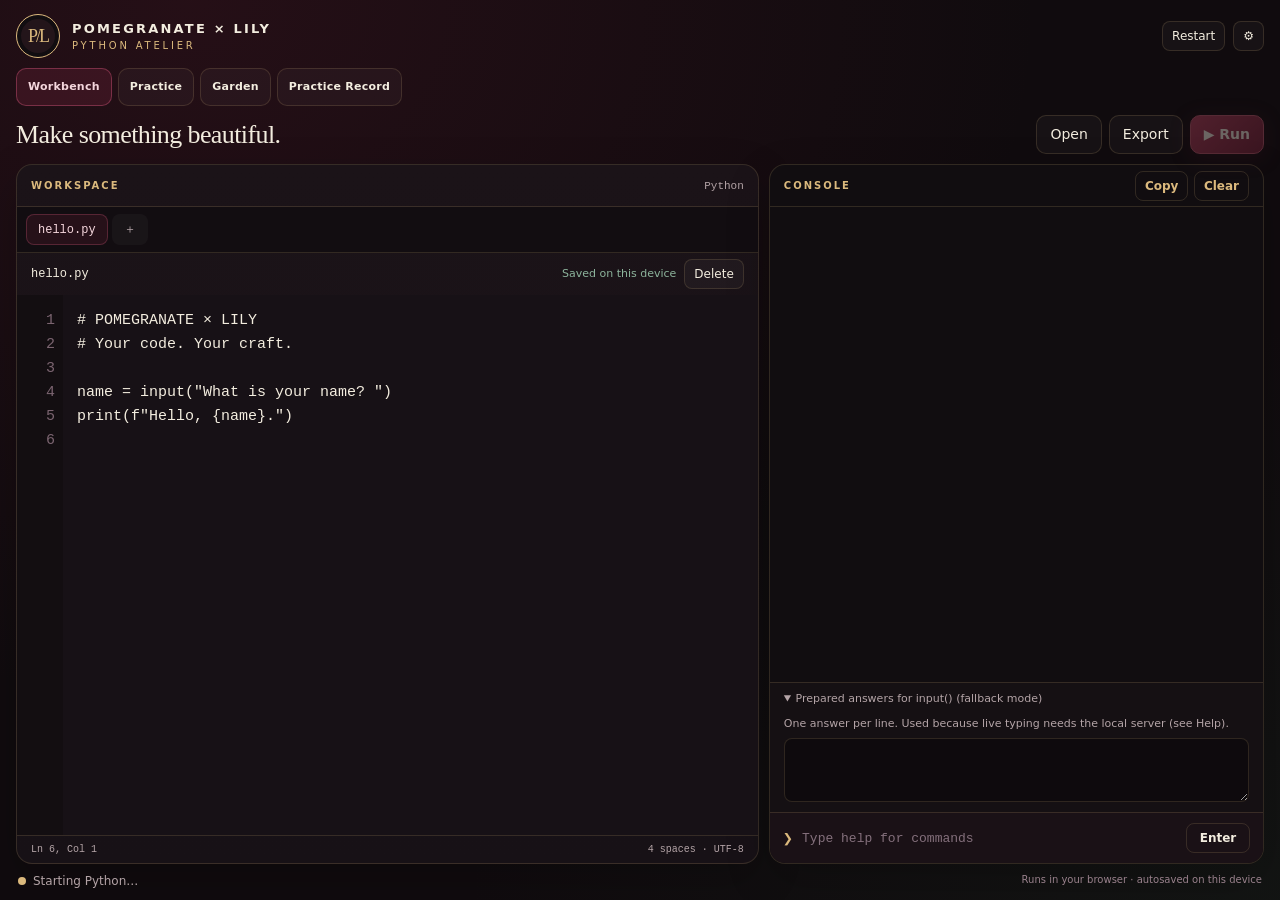
==== commit 1489062b: "Integrate Practice, self-check and learning views" ====
--- a/app/index.html
+++ b/app/index.html
@@ -15,11 +15,11 @@
 <title>POMEGRANATE × LILY — Python Atelier</title>
 <meta name="description" content="POMEGRANATE × LILY Python Atelier — a focused browser-based Python workspace for writing, running, debugging and learning Python.">
 <meta name="robots" content="noindex,follow">
-<link rel="canonical" href="https://editorhw12-max.github.io/Python-Engine/">
+<link rel="canonical" href="https://pomegranatexlily.github.io/Python-Atelier/">
 <meta property="og:type" content="website">
 <meta property="og:title" content="Online Python IDE & Interpreter — POMEGRANATE × LILY">
 <meta property="og:description" content="Write and run Python online in a browser-based IDE with a real console, mobile coding tools and beginner-friendly Atelier Coach guidance.">
-<meta property="og:url" content="https://editorhw12-max.github.io/Python-Engine/">
+<meta property="og:url" content="https://pomegranatexlily.github.io/Python-Atelier/">
 <meta name="twitter:card" content="summary">
 <meta name="twitter:title" content="Online Python IDE & Interpreter — POMEGRANATE × LILY">
 <meta name="twitter:description" content="A free online Python editor and interpreter with a browser runtime, console and Atelier Coach guidance.">
@@ -153,7 +153,7 @@
  .bot{order:4;padding:6px 2px 3px}
  body.coding .top,body.coding .bar,body.coding .bot,body.coding .views{display:none}
  body.coding .ed .ph,body.coding .ed .tabs,body.coding .ed .fm,body.coding .ed .foot,body.coding .ed .keybar{display:none}
- body.coding .app{padding:0;height:var(--vh);overscroll-behavior:none}
+ body.coding .app{padding:env(safe-area-inset-top) 0 0;height:var(--vh);overscroll-behavior:none}
  body.coding .ws{order:1;display:block;height:100%;min-height:0}
  body.coding .panel{height:100%;border:0;border-radius:0;box-shadow:none}
  body.coding .ed{height:100%;min-height:0}
@@ -165,7 +165,7 @@
 }
 body.coding .top,body.coding .bar,body.coding .bot,body.coding .views{display:none!important}
 body.coding .ed .ph,body.coding .ed .tabs,body.coding .ed .fm,body.coding .ed .foot,body.coding .ed .keybar{display:none!important}
-body.coding .app{padding:0!important;height:var(--vh);overscroll-behavior:none}
+body.coding .app{padding:env(safe-area-inset-top) 0 0!important;height:var(--vh);overscroll-behavior:none}
 body.coding .ws{order:1!important;display:block!important;height:100%;min-height:0}
 body.coding .panel{height:100%;border:0;border-radius:0;box-shadow:none}
 body.coding .ed{display:flex!important;height:100%;min-height:0}
@@ -173,6 +173,7 @@
 body.coding .CodeMirror,body.coding #src{height:100%!important}
 @media(prefers-reduced-motion:reduce){*{animation:none!important;transition:none!important}}
 </style>
+<link rel="stylesheet" href="./learning.css">
 </head>
 <body>
 <div class="app">
@@ -181,6 +182,12 @@
  <div><div class="bn">POMEGRANATE × LILY</div><div class="sub">Python atelier</div></div></div>
  <div class="right"><button class="tiny" id="restart" title="Restart Python: clears variables, runtime files and pip packages; editor files are kept">Restart</button><button class="tiny" id="sett" aria-label="Settings">⚙</button></div>
 </header>
+<nav class="productnav" aria-label="Python Atelier sections">
+ <button type="button" data-product-view="workbench" aria-current="page">Workbench</button>
+ <button type="button" data-product-view="practice" aria-current="false">Practice</button>
+ <button type="button" data-product-view="garden" aria-current="false">Garden</button>
+ <button type="button" data-product-view="record" aria-current="false">Practice Record</button>
+</nav>
 <div class="bar"><h1>Make something beautiful.</h1>
  <div class="tools"><button id="openb" title="Import text files">Open</button><button id="exp" title="Download current file">Export</button><button id="run" class="primary" disabled title="Run (Ctrl/⌘ + Enter)">▶ Run</button><button id="stop" class="danger" hidden title="Stop (Ctrl+C in the console)">■ Stop</button></div></div>
 <div class="views" role="group" aria-label="Mobile workspace controls"><button id="vcode" aria-pressed="true">Code</button><button id="kbdopen" aria-label="Show coding keyboard">⌨ Keyboard</button><button id="mrun" class="primary" disabled>▶ Run</button><button id="vcon" aria-pressed="false">Console</button></div>
@@ -214,6 +221,9 @@
   <form class="cmdrow" id="cf" data-m="cmd"><span class="pr" id="pr" aria-hidden="true">❯</span><label class="vh" for="ci" id="cil">Console command</label><input id="ci" enterkeyhint="send" autocomplete="off" autocorrect="off" autocapitalize="off" spellcheck="false" placeholder="Type help for commands"><button type="submit" class="tiny quiet" id="sendb" aria-label="Enter command">Enter</button></form>
  </section>
 </main>
+<section class="learning-screen" id="practiceView" hidden aria-label="Atelier Practice"><div id="practiceRoot"></div></section>
+<section class="learning-screen" id="gardenView" hidden aria-label="Atelier Garden"><div id="gardenRoot"></div></section>
+<section class="learning-screen" id="recordView" hidden aria-label="Practice Record"><div id="recordRoot"></div></section>
 <footer class="bot"><span class="eng" id="eng" data-s="loading" role="status" aria-live="polite"><span class="dot" aria-hidden="true"></span><span id="engl">Starting Python…</span></span><span>Runs in your browser · autosaved on this device</span></footer>
 </div>
 <div class="toast" id="toast" role="status"></div>
@@ -230,7 +240,7 @@
  <li><b>Reset on restart:</b> variables, files your programs create, and pip packages are cleared. Editor files are never touched.</li></ul>
  <div style="text-align:right;margin-top:14px"><button id="sdc">Done</button></div></dialog>
 <script type="text/plain" id="wsrc">
-let py,runFile,ctl,data,intr,interactive=false,queue=[],seg=[],n=0,cap=0,last=0,cancelled=false,runId=0,busy=false;
+let py,runFile,checkCase,sourceSig,ctl,data,intr,interactive=false,queue=[],seg=[],n=0,cap=0,last=0,cancelled=false,runId=0,busy=false;
 const dec=new TextDecoder(),LIM=300000;
 const post=(t,o={})=>postMessage({type:t,runId,...o});
 function flush(){if(seg.length){post('out',{seg});seg=[];n=0}last=performance.now()}
@@ -249,11 +259,24 @@
     const s=Atomics.load(ctl,0),len=Atomics.load(ctl,1);Atomics.store(ctl,0,0);
     if(s===3){cancelled=true;return null}if(len<0)return null;
     const c=new Uint8Array(len);c.set(data.subarray(0,len));return dec.decode(c)}});
-  py.runPython(m.py);runFile=py.globals.get('run_file');
+  py.runPython(m.py);runFile=py.globals.get('run_file');checkCase=py.globals.get('check_case');sourceSig=py.globals.get('source_signature');
   postMessage({type:'ready',runId:0,v:py.runPython('import sys\nsys.version.split()[0]')});
  }catch(e){postMessage({type:'fatal',runId:0,message:String(e&&e.message||e)})}return}
  if(!py||busy)return;busy=true;runId=m.runId;cancelled=false;cap=0;queue=m.queue||[];const t0=performance.now();let st='ok';
  try{
+  if(m.type==='check'){
+   let signature=null;try{signature=sourceSig(m.source);if(signature!=null)signature=String(signature)}catch{}
+   post('check-signature',{signature});
+   const results=[];
+   for(let i=0;i<m.tests.length;i++){
+    post('check-case-start',{index:i});
+    let result;
+    try{result=JSON.parse(String(checkCase(m.source,JSON.stringify(m.tests[i].inputs||[]))))}
+    catch(e){result={ran:false,stdout:'',stderr:'',errorType:'SelfCheckError',error:String(e&&e.message||e)}}
+    results.push(result);post('check-case-result',{index:i,result});
+   }
+   busy=false;post('check-done',{results});return
+  }
   for(const f of m.removed)try{py.FS.unlink('/workspace/'+f)}catch{}
   for(const k in m.files)py.FS.writeFile('/workspace/'+k,m.files[k]);
   if(m.type==='run'){
@@ -270,7 +293,7 @@
    post('progress',{label:'Installing packages…'});py.globals.set('_pk',m.args.join(' '));
    await py.loadPackage('micropip');await py.runPythonAsync('import micropip\nawait micropip.install(_pk.split())');out('Installed: '+m.args.join(' ')+' (cleared when Python restarts)\n','ok');
   }
- }catch(e){out(String(e&&e.message||e)+'\n','err');st='error'}
+ }catch(e){if(m.type==='check'){busy=false;post('check-done',{fatal:String(e&&e.message||e)});return}out(String(e&&e.message||e)+'\n','err');st='error'}
  flush();busy=false;post('done',{st,ms:performance.now()-t0});
 };
 </script>
@@ -337,6 +360,74 @@
         except BaseException: pass
         if old is not None: sys.modules['__main__'] = old
     return status
+
+def source_signature(source):
+    import tokenize, hashlib
+    try:
+        compile(source, '<practice-signature>', 'exec')
+    except (SyntaxError, IndentationError, TabError):
+        return None
+    try:
+        parts, depth = [], 0
+        for tok in tokenize.generate_tokens(io.StringIO(source).readline):
+            t, s = tok.type, tok.string
+            if t in (tokenize.COMMENT, tokenize.NL, tokenize.ENDMARKER):
+                continue
+            if t == tokenize.INDENT:
+                depth += 1
+                parts.append(['INDENT', depth])
+            elif t == tokenize.DEDENT:
+                parts.append(['DEDENT', depth])
+                depth = max(0, depth - 1)
+            elif t == tokenize.NEWLINE:
+                parts.append(['NEWLINE'])
+            elif t in (tokenize.NAME, tokenize.NUMBER, tokenize.STRING, tokenize.OP):
+                parts.append([tokenize.tok_name[t], s])
+            elif t == tokenize.ERRORTOKEN:
+                if not s.isspace():
+                    parts.append(['ERRORTOKEN', s])
+        raw = json.dumps(parts, ensure_ascii=False, separators=(',', ':')).encode('utf-8')
+        return hashlib.sha256(raw).hexdigest()
+    except (tokenize.TokenError, IndentationError, SyntaxError):
+        return None
+
+def check_case(source, inputs_json):
+    queue = [str(x) for x in json.loads(inputs_json)]
+    captured_out, captured_err = io.StringIO(), io.StringIO()
+    old_stdout, old_stderr, old_stdin = sys.stdout, sys.stderr, sys.stdin
+    old_argv, old_cwd = list(sys.argv), os.getcwd()
+    builtins_snapshot = dict(builtins.__dict__)
+    def silent_input(prompt=''):
+        if not queue:
+            raise EOFError('Self-check input exhausted')
+        return queue.pop(0)
+    result = {'ran': False, 'stdout': '', 'stderr': '', 'errorType': None, 'error': None}
+    try:
+        sys.stdout, sys.stderr = captured_out, captured_err
+        builtins.input = silent_input
+        sys.argv = ['practice.py']
+        main = {'__name__': '__main__', '__file__': 'practice.py'}
+        code = compile(source, 'practice.py', 'exec')
+        exec(code, main)
+        result['ran'] = True
+    except BaseException as e:
+        result['errorType'] = type(e).__name__
+        result['error'] = str(e)
+    finally:
+        result['stdout'] = captured_out.getvalue()
+        result['stderr'] = captured_err.getvalue()
+        sys.stdout, sys.stderr, sys.stdin = old_stdout, old_stderr, old_stdin
+        sys.argv = old_argv
+        try: os.chdir(old_cwd)
+        except BaseException: pass
+        for key in list(builtins.__dict__.keys()):
+            if key not in builtins_snapshot:
+                try: del builtins.__dict__[key]
+                except BaseException: pass
+        for key, value in builtins_snapshot.items():
+            try: builtins.__dict__[key] = value
+            except BaseException: pass
+    return json.dumps(result, ensure_ascii=False)
 </script>
 <script>
 'use strict';
@@ -437,9 +528,9 @@
 $('tabs').addEventListener('keydown',e=>{const k=Object.keys(files),i=k.indexOf(active);const j={ArrowRight:i+1,ArrowLeft:i-1,Home:0,End:k.length-1}[e.key];if(j===undefined)return;e.preventDefault();switchFile(k[(j+k.length)%k.length]);$('tabs').querySelector('[aria-selected=true]').focus()});
 function newFile(){let n='untitled.py',i=2;while(n in files)n='untitled_'+i+++'.py';persist();files[n]='';active=n;showFile();persist();$('fname').focus();$('fname').select();toast('Name your file, then press Enter')}
 function rename(){const n=$('fname').value.trim();if(n===active)return;if(!okName(n)){toast('Use a filename without slashes.');$('fname').value=active;return}if(n in files){toast('That name is taken.');$('fname').value=active;return}
- persist();files[n]=files[active];delete files[active];if(docs[active]){docs[n]=docs[active];delete docs[active];if(cm)cm.setOption('mode',n.endsWith('.py')?'python':null)}active=n;persist();tabs();$('etype').textContent=n.endsWith('.py')?'Python':'Text';toast('Renamed. Python sees the new name on the next run.')}
+ const oldName=active;persist();files[n]=files[active];delete files[active];if(docs[active]){docs[n]=docs[active];delete docs[active];if(cm)cm.setOption('mode',n.endsWith('.py')?'python':null)}active=n;persist();tabs();$('etype').textContent=n.endsWith('.py')?'Python':'Text';window.dispatchEvent(new CustomEvent('atelier:file-renamed',{detail:{oldName,newName:n}}));toast('Renamed. Python sees the new name on the next run.')}
 $('fname').onkeydown=e=>{if(e.key==='Enter'){e.preventDefault();rename();ed.focus()}else if(e.key==='Escape'){e.target.value=active;ed.focus()}};$('fname').onblur=rename;
-$('del').onclick=()=>{if(!confirm('Delete "'+active+'" from your editor files? This cannot be undone.'))return;delete files[active];delete docs[active];if(!Object.keys(files).length)files['main.py']='';active=Object.keys(files)[0];showFile();persist()};
+$('del').onclick=()=>{if(!confirm('Delete "'+active+'" from your editor files? This cannot be undone.'))return;const deletedName=active;delete files[active];delete docs[active];if(!Object.keys(files).length)files['main.py']='';active=Object.keys(files)[0];showFile();persist();window.dispatchEvent(new CustomEvent('atelier:file-deleted',{detail:{fileName:deletedName}}))};
 $('openb').onclick=()=>$('filef').click();
 $('filef').onchange=async e=>{let last=null,c=0;for(const f of e.target.files){if(!okName(f.name)||f.size>2e6){toast('Skipped '+f.name+' (bad name or over 2 MB).');continue}let n=f.name,i=2;while(n in files){const d=f.name.lastIndexOf('.');n=(d>0?f.name.slice(0,d):f.name)+'_'+i+++(d>0?f.name.slice(d):'')}
  try{files[n]=await f.text();last=n;c++}catch{toast('Could not read '+f.name)}}e.target.value='';if(last){persist();active=last;showFile();persist();toast(c+' file'+(c>1?'s':'')+' imported')}};
@@ -530,7 +621,7 @@
 /* ---------- Python runtime lifecycle ---------- */
 const rt={w:null,st:'loading',cur:0,seq:0,synced:new Map(),waiting:false,stopping:false,after:'ready',ver:'',t0:0,first:true};
 const busy=()=>rt.st==='running'||rt.st==='input'||rt.st==='stopping';
-function status(st,label){rt.st=st;$('eng').dataset.s=st;$('engl').textContent=label;sync()}
+function status(st,label){rt.st=st;$('eng').dataset.s=st;$('engl').textContent=label;sync();window.dispatchEvent(new CustomEvent('atelier:runtime-status',{detail:{status:st,label}}))}
 function sync(){const b=busy(),s=rt.st,can=s==='ready'||s==='stopped'||s==='error';$('run').disabled=!can;$('run').textContent=s==='error'?'↻ Retry':'▶ Run';$('stop').hidden=!b;
  const mb=$('mrun');if(mb){mb.disabled=!(can||b);mb.textContent=b?'■ Stop':s==='error'?'↻ Retry':'▶ Run';mb.classList.toggle('danger',b)}
  const inp=s==='input';$('cf').dataset.m=inp?'input':'cmd';$('pr').textContent=inp?'INPUT':'❯';$('cil').textContent=inp?'Answer for input()':'Console command';
@@ -556,6 +647,7 @@
  w.onmessage=({data:m})=>{if(rt.w!==w)return;onMsg(m)};
  w.postMessage({type:'init',cdn:CDN,py:$('psrc').textContent,ctl:rt.ctl&&rt.ctl.buffer,data:rt.data&&rt.data.buffer,intr:rt.intr&&rt.intr.buffer})}
 function onMsg(m){
+ if(window.AtelierCheckBridge&&window.AtelierCheckBridge.handle(m))return;
  if(m.type==='ready'){clearTimeout(rt.bt);rt.ver=m.v;const s=rt.after;rt.after='ready';status(s,s==='stopped'?'Stopped · Python '+m.v+' ready':'Ready · Python '+m.v);
   if(rt.first){rt.first=false;write('POMEGRANATE × LILY / PYTHON ATELIER\n','cmd');write(iso?'Ready. Press Run — input() prompts appear here and you answer in the box below.\n\n':'Ready in fallback input mode. Live terminal input is unavailable in this browser session — see ⚙ Help.\n\n','info')}return}
  if(m.type==='fatal'){clearTimeout(rt.bt);rt.w.terminate();status('error','Python failed to load');write(m.message+'\nCheck your connection, then press Retry. Your files are safe.\n','err');return}
@@ -628,6 +720,10 @@
 if(!saveOK)setSaved('⚠ NOT saved — browser storage is blocked. Export your files.',true);
 boot();enhance();
 </script>
+<script src="./workbench-bridge.js"></script>
+<script src="./challenges.js"></script>
+<script src="./learning-storage.js"></script>
+<script src="./learning.js"></script>
 </body>
 </html>
 
--- a/app/learning.css
+++ b/app/learning.css
@@ -0,0 +1,107 @@
+/* Atelier Practice / Seeds / Garden MVP */
+.productnav{display:flex;gap:6px;align-items:center;padding:0 0 9px;overflow-x:auto;flex-shrink:0;scrollbar-width:none}
+.productnav::-webkit-scrollbar{display:none}
+.productnav button{flex:0 0 auto;min-height:38px;padding:7px 11px;font-size:11px;font-weight:700;letter-spacing:.25px;white-space:nowrap}
+.productnav button[aria-current="page"]{background:#922f4a38;border-color:#b94b6c80;color:#f4d6dc}
+.learning-screen{flex:1;min-height:0;overflow:auto;padding:4px 0 18px;overscroll-behavior:contain}
+.learning-shell{width:min(920px,100%);margin:0 auto;padding:2px 0 24px}
+.learning-head{display:flex;align-items:flex-start;justify-content:space-between;gap:12px;margin:8px 0 16px}
+.learning-head h1{font:30px/1.12 Georgia,"Times New Roman",serif;margin:0 0 6px}
+.learning-head p{margin:0;color:var(--mut);max-width:650px}
+.learning-kicker{font-size:10px;letter-spacing:2px;text-transform:uppercase;color:var(--gold);font-weight:700}
+.learning-note{border:1px solid var(--line);border-radius:13px;padding:11px 13px;background:#ffffff05;color:#cdbfc4;font-size:12px;line-height:1.5}
+.learning-grid{display:grid;grid-template-columns:repeat(2,minmax(0,1fr));gap:10px}
+.challenge-card,.record-card,.garden-card,.practice-detail{border:1px solid var(--line);border-radius:16px;background:linear-gradient(180deg,#1b1318,#151013);box-shadow:0 12px 34px #0002}
+.challenge-card{padding:16px;display:flex;flex-direction:column;gap:9px}
+.challenge-top{display:flex;align-items:flex-start;justify-content:space-between;gap:10px}
+.challenge-card h2,.practice-detail h2,.garden-card h2{font:22px/1.15 Georgia,"Times New Roman",serif;margin:0}
+.challenge-card p{margin:0;color:var(--mut);font-size:12px}
+.challenge-concepts{display:flex;gap:5px;flex-wrap:wrap}
+.challenge-concepts span{font:10px var(--mono);padding:4px 7px;border:1px solid var(--line);border-radius:999px;color:#d9c6ce;background:#ffffff05}
+.status-pill{display:inline-flex;align-items:center;gap:6px;padding:4px 8px;border:1px solid var(--line);border-radius:999px;font-size:10px;font-weight:750;white-space:nowrap}
+.status-pill::before{content:"";width:7px;height:7px;border-radius:50%;background:#8c7a80}
+.status-pill[data-status="in_progress"]::before,.status-pill[data-status="checked"]::before{background:var(--gold)}
+.status-pill[data-status="needs_revision"]::before{background:#f4a4b5}
+.status-pill[data-status="completed"]::before{background:var(--leaf)}
+.learning-actions{display:flex;gap:7px;flex-wrap:wrap;margin-top:auto}
+.learning-actions button,.learning-actions label{min-height:40px}
+.practice-detail{padding:18px}
+.practice-detail[hidden]{display:none!important}
+.practice-section{padding:14px 0;border-top:1px solid var(--line)}
+.practice-section:first-of-type{border-top:0}
+.practice-section h3{margin:0 0 7px;color:var(--gold);font-size:11px;letter-spacing:1.2px;text-transform:uppercase}
+.practice-section p{margin:0;color:#d8cbd1}
+.practice-example{display:grid;grid-template-columns:1fr 1fr;gap:8px;margin-top:9px}
+.practice-example pre{margin:0;min-height:70px;padding:10px;border:1px solid var(--line);border-radius:10px;background:#0e0a0d;color:#eadfd9;font:12px/1.5 var(--mono);white-space:pre-wrap}
+.hintbox,.checkbox{margin-top:10px;padding:11px;border:1px solid var(--line);border-radius:11px;background:#120d11}
+.hintbox strong,.checkbox strong{display:block;color:var(--gold);font-size:11px;margin-bottom:5px}
+.check-grid{display:grid;grid-template-columns:1fr 1fr;gap:8px;margin-top:8px}
+.check-grid div{min-width:0}
+.check-grid code{display:block;margin-top:4px;padding:8px;border-radius:8px;background:#0d090c;font:11px/1.45 var(--mono);white-space:pre-wrap;overflow-wrap:anywhere}
+.reflection{width:100%;min-height:110px;resize:vertical;background:#0e0a0d;border:1px solid var(--line);border-radius:10px;padding:10px;font:13px/1.5 system-ui,-apple-system,"Segoe UI",sans-serif}
+.reflection-count{font-size:11px;color:var(--mut);margin-top:5px}
+.reflection-count.good{color:var(--leaf)}
+.progress-wrap{margin:13px 0}
+.progress-track{height:9px;border-radius:999px;background:#ffffff0a;border:1px solid var(--line);overflow:hidden}
+.progress-fill{height:100%;background:linear-gradient(90deg,#8db49c,#dbb97d);width:0;transition:width .25s ease}
+.progress-label{display:flex;justify-content:space-between;gap:8px;margin-top:6px;font-size:11px;color:var(--mut)}
+.seed-summary{display:grid;grid-template-columns:repeat(3,1fr);gap:8px;margin:12px 0 16px}
+.seed-stat{border:1px solid var(--line);border-radius:12px;padding:11px;background:#ffffff05}
+.seed-stat strong{display:block;font:22px Georgia,serif;color:var(--gold)}
+.seed-stat span{font-size:10px;color:var(--mut)}
+.record-list{display:grid;gap:8px}
+.record-card{padding:14px}
+.record-head{display:flex;justify-content:space-between;align-items:flex-start;gap:10px}
+.record-card h3{margin:0;font-size:15px}
+.record-meta{font-size:11px;color:var(--mut);margin-top:5px}
+.record-reflection{margin-top:9px;padding:9px;border-left:2px solid var(--gold);background:#ffffff04;color:#d8cbd1;font-size:12px;white-space:pre-wrap}
+.snapshot{margin-top:9px}
+.snapshot summary{border:0;padding:7px 0;font-size:11px;color:var(--gold)}
+.snapshot pre{margin:0;padding:9px;border:1px solid var(--line);border-radius:9px;background:#0e0a0d;max-height:220px;overflow:auto;font:11px/1.45 var(--mono);white-space:pre}
+.backupbar{display:flex;gap:7px;flex-wrap:wrap;margin:12px 0}
+.backupbar input{display:none}
+.garden-layout{display:grid;grid-template-columns:minmax(280px,1.2fr) minmax(240px,.8fr);gap:12px}
+.garden-card{padding:17px}
+.garden-stage{display:grid;place-items:center;min-height:360px;border:1px solid var(--line);border-radius:16px;background:radial-gradient(circle at 50% 90%,#21452e2f,transparent 42%),#120d11;overflow:hidden}
+.garden-stage svg{width:min(420px,92%);height:auto;overflow:visible}
+.garden-ground{fill:#3c2a20}
+.garden-stem{stroke:#8db49c;stroke-width:10;stroke-linecap:round;fill:none}
+.garden-branch{stroke:#8db49c;stroke-width:7;stroke-linecap:round;fill:none}
+.garden-leaf{fill:#8db49c}
+.garden-flower{fill:#dbb97d}
+.garden-fruit{fill:#922f4a;stroke:#dbb97d;stroke-width:2}
+.garden-seed{fill:#dbb97d}
+.garden-controls{display:grid;gap:8px;margin-top:12px}
+.garden-controls button{min-height:44px}
+.garden-stage-label{font:26px Georgia,serif;margin:4px 0 0}
+.garden-copy{color:var(--mut);font-size:12px}
+.garden-grow{transform-origin:50% 100%;animation:garden-grow .45s ease-out}
+@keyframes garden-grow{from{opacity:.2;transform:scale(.94)}to{opacity:1;transform:scale(1)}}
+.learning-error{border-color:#f4a4b566;background:#3b16203d;color:#f5c2cc}
+.learning-success{border-color:#8db49c66;background:#1831263d}
+body.learning-mode .bar,body.learning-mode .views,body.learning-mode .ws,body.learning-mode .bot{display:none!important}
+body.learning-mode .learning-screen:not([hidden]){display:block}
+body.learning-mode .right{visibility:hidden}
+body.coding .productnav{display:none!important}
+@media(max-width:800px){
+ .productnav{padding:0 0 7px}
+ .productnav button{min-height:40px}
+ .learning-screen{padding-bottom:8px}
+ .learning-shell{padding:0 1px 18px}
+ .learning-head{margin-top:4px}
+ .learning-head h1{font-size:25px}
+ .learning-grid,.garden-layout{grid-template-columns:1fr}
+ .practice-example,.check-grid{grid-template-columns:1fr}
+ .seed-summary{grid-template-columns:1fr 1fr 1fr}
+ .seed-stat{padding:9px}
+ .seed-stat strong{font-size:19px}
+ .garden-stage{min-height:300px}
+}
+@media(max-width:480px){
+ .seed-summary{grid-template-columns:1fr}
+ .learning-actions>*{flex:1 1 auto}
+ .practice-detail{padding:14px}
+}
+@media(prefers-reduced-motion:reduce){
+ .progress-fill,.garden-grow{animation:none!important;transition:none!important}
+}
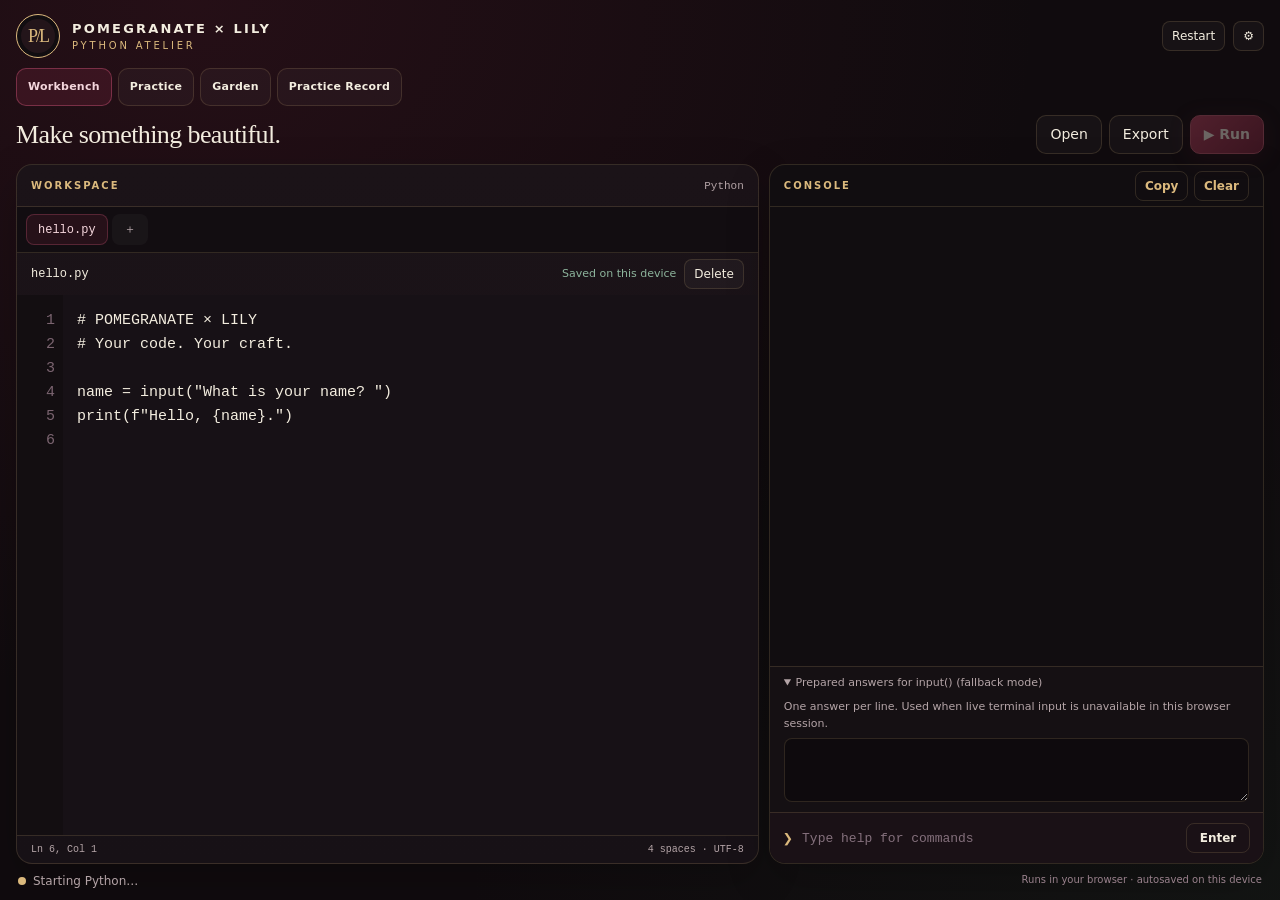
==== commit 18be9604: "Clean up fallback help and existing CSS variables" ====
--- a/app/index.html
+++ b/app/index.html
@@ -25,7 +25,7 @@
 <meta name="twitter:description" content="A free online Python editor and interpreter with a browser runtime, console and Atelier Coach guidance.">
 <script src="../coi-serviceworker.js"></script>
 <style>
-:root{color-scheme:dark;--bg:#100b0e;--ink:#f3eddf;--mut:#b4a4a7;--gold:#dbb97d;--wine:#922f4a;--leaf:#8db49c;--line:#dbb97d29;--mono:ui-monospace,SFMono-Regular,Consolas,"Liberation Mono",monospace;--fs:15px;--vh:100dvh}
+:root{color-scheme:dark;--bg:#100b0e;--ink:#f3eddf;--mut:#b4a4a7;--gold:#dbb97d;--wine:#922f4a;--leaf:#8db49c;--line:#dbb97d29;--mono:ui-monospace,SFMono-Regular,Consolas,"Liberation Mono",monospace;--sans:system-ui,-apple-system,"Segoe UI",sans-serif;--berry:var(--wine);--fs:15px;--vh:100dvh}
 *{box-sizing:border-box}[hidden]{display:none!important}
 html,body{margin:0;height:100%;background:var(--bg);color:var(--ink);font:14px/1.5 system-ui,-apple-system,"Segoe UI",sans-serif;overflow:hidden}
 button,input,textarea,summary{font:inherit;color:inherit}
@@ -216,7 +216,7 @@
    <code id="coachcode" hidden></code>
    <div class="coachactions"><button type="button" class="tiny quiet" id="coachline" hidden>Show line</button><button type="button" class="tiny" id="coachapply" hidden>Apply likely fix</button><button type="button" class="tiny quiet" id="coachclose">Dismiss</button></div>
   </section>
-  <details id="prep" hidden><summary>Prepared answers for input() (fallback mode)</summary><p>One answer per line. Used because live typing needs the local server (see Help).</p><textarea id="prept" aria-label="Prepared input lines" spellcheck="false"></textarea></details>
+  <details id="prep" hidden><summary>Prepared answers for input() (fallback mode)</summary><p>One answer per line. Used when live terminal input is unavailable in this browser session.</p><textarea id="prept" aria-label="Prepared input lines" spellcheck="false"></textarea></details>
   <div class="inputhint" id="inputhint" role="status">Python is waiting for your answer ↓</div>
   <form class="cmdrow" id="cf" data-m="cmd"><span class="pr" id="pr" aria-hidden="true">❯</span><label class="vh" for="ci" id="cil">Console command</label><input id="ci" enterkeyhint="send" autocomplete="off" autocorrect="off" autocapitalize="off" spellcheck="false" placeholder="Type help for commands"><button type="submit" class="tiny quiet" id="sendb" aria-label="Enter command">Enter</button></form>
  </section>
@@ -321,7 +321,7 @@
     if l is None:
         if B.cancelled(): raise KeyboardInterrupt
         raise EOFError('EOF when reading a line' if B.interactive() else
-            'input() needs an answer but no prepared answers are left (add lines under "Prepared answers", or use serve.py for live typing).')
+            'input() needs an answer but no prepared answers are left (add lines under "Prepared answers").')
     return l
 def run_file(name, args_json):
     path = '/workspace/' + name
